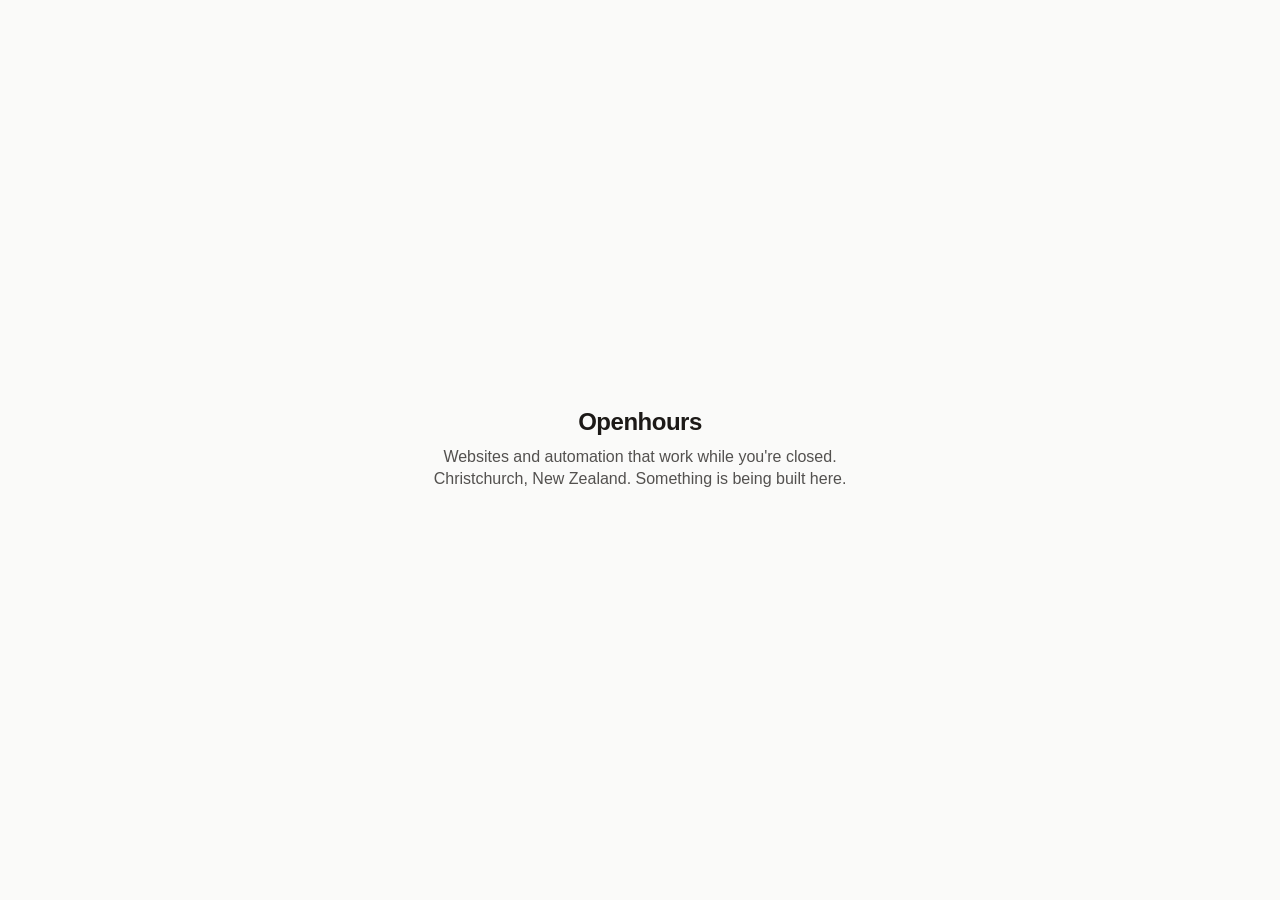
==== index.html @ 393aef2d "Add placeholder page" ====
<!doctype html>
<html lang="en-NZ">
<head>
  <meta charset="utf-8">
  <meta name="viewport" content="width=device-width, initial-scale=1">
  <title>Openhours</title>
  <meta name="description" content="Openhours — websites and automation that work while you're closed. Christchurch, New Zealand.">
  <meta name="robots" content="noindex">
  <style>
    :root { color-scheme: light dark; }
    body {
      margin: 0; min-height: 100vh; display: grid; place-items: center;
      font-family: -apple-system, BlinkMacSystemFont, "Segoe UI", Helvetica, Arial, sans-serif;
      background: #fafaf9; color: #1c1917;
    }
    @media (prefers-color-scheme: dark) { body { background: #1c1917; color: #fafaf9; } }
    main { text-align: center; padding: 2rem; }
    h1 { font-size: 1.5rem; font-weight: 600; letter-spacing: -0.02em; margin: 0 0 0.75rem; }
    p { margin: 0.25rem 0; opacity: 0.75; font-size: 1rem; }
  </style>
</head>
<body>
  <main>
    <h1>Openhours</h1>
    <p>Websites and automation that work while you're closed.</p>
    <p>Christchurch, New Zealand. Something is being built here.</p>
  </main>
</body>
</html>
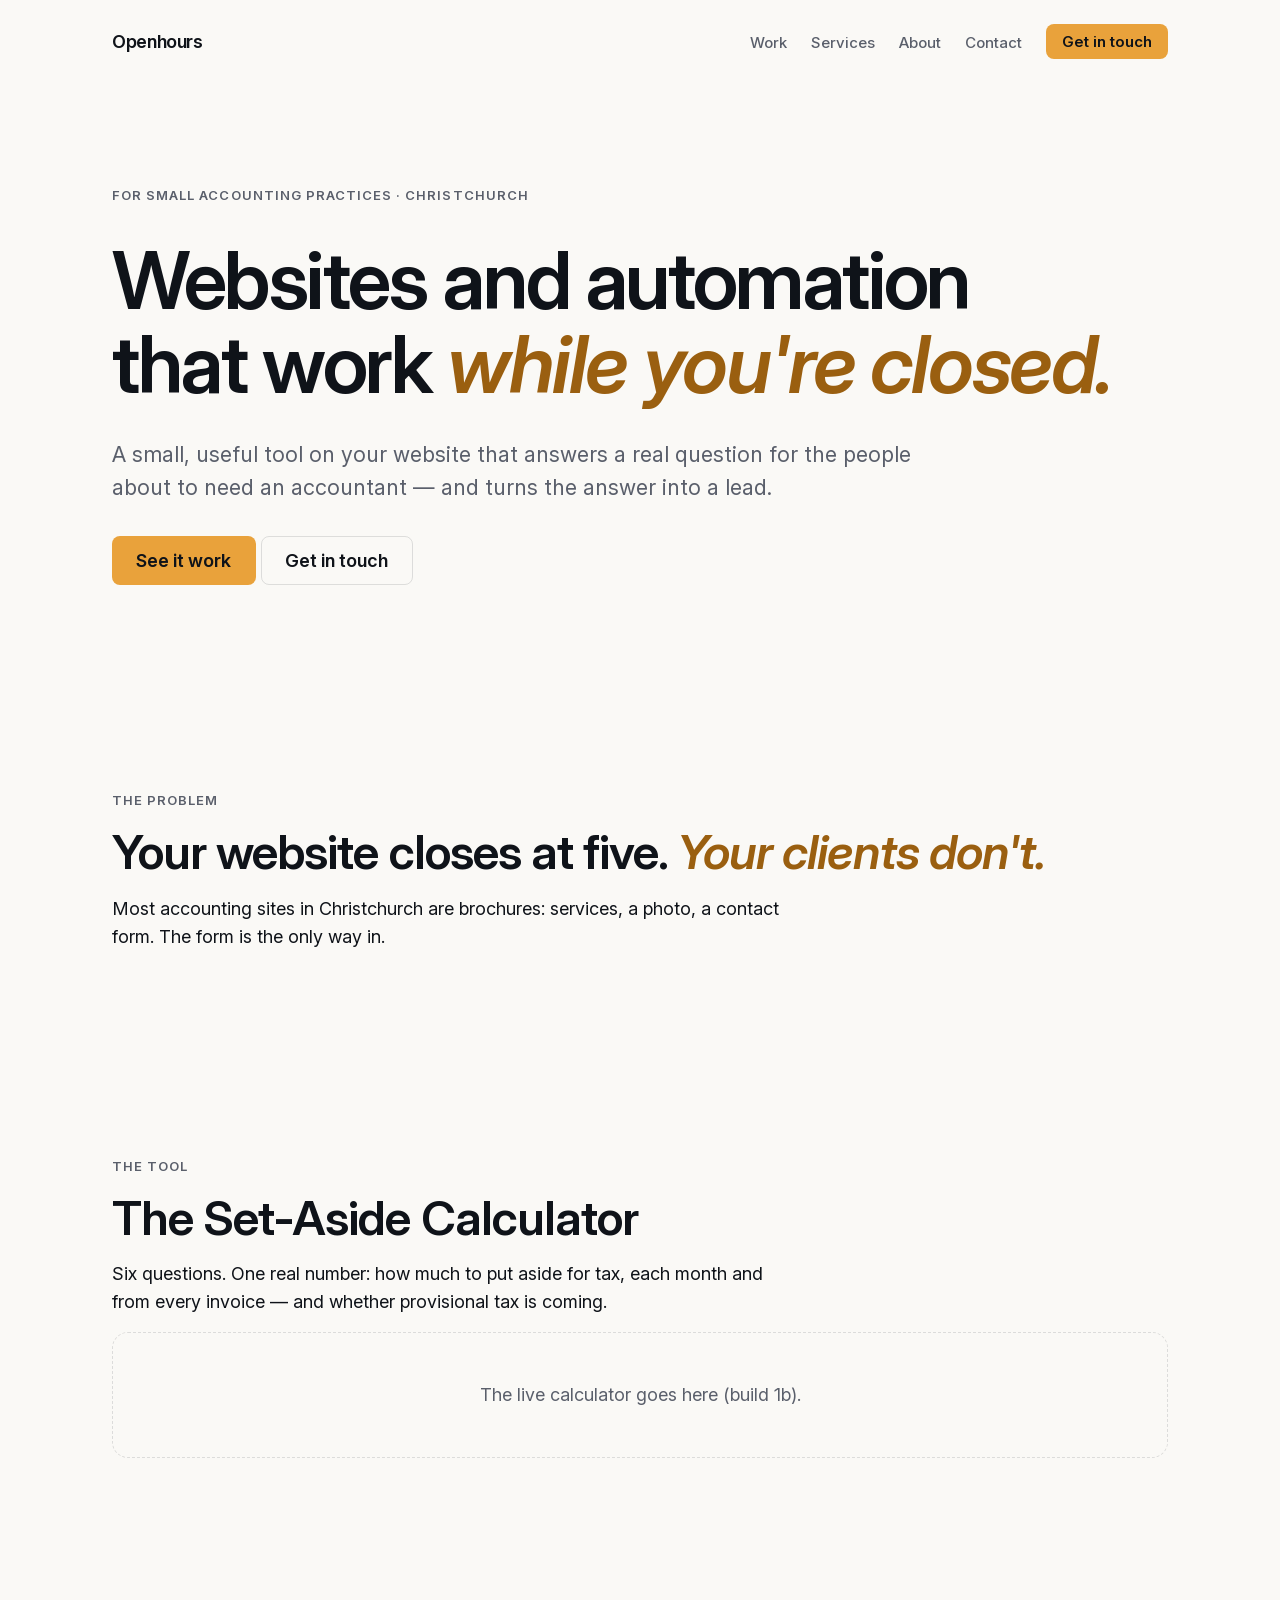
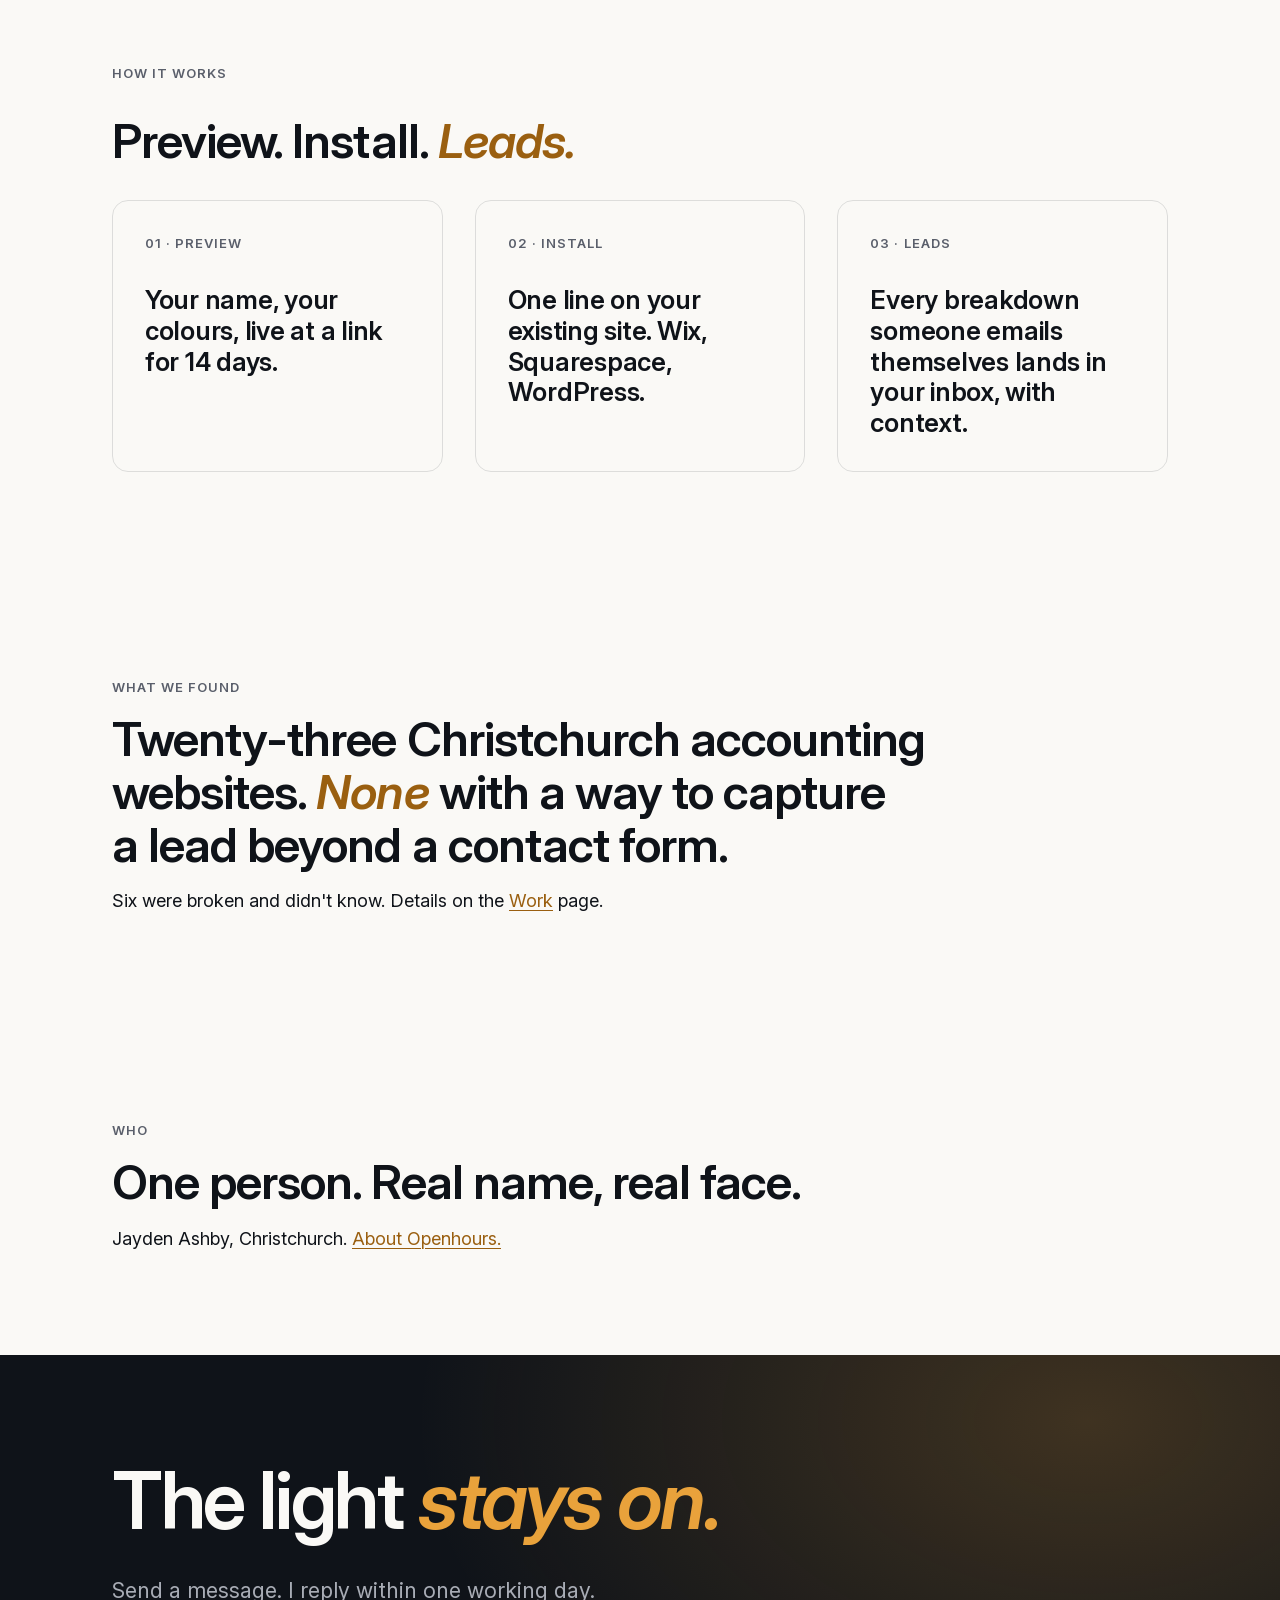
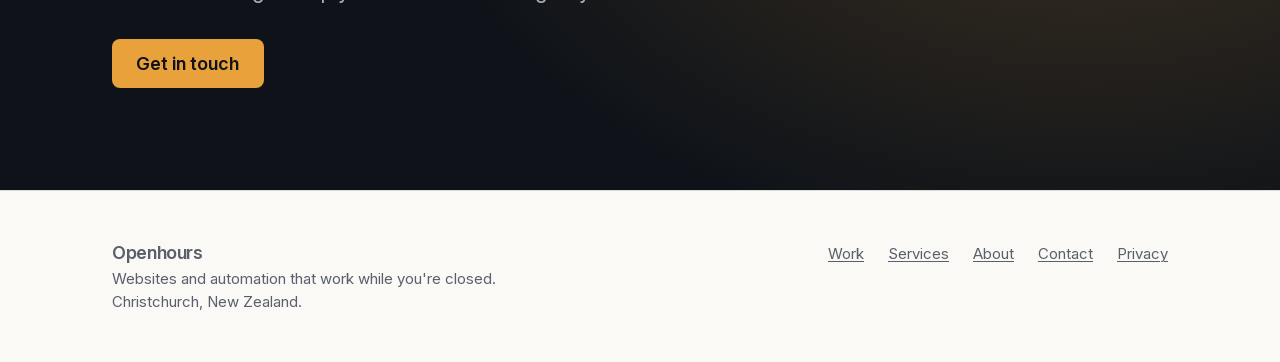
==== commit f66b86a9: "Add site skeleton: seven pages, shared nav and footer" ====
--- a/index.html
+++ b/index.html
@@ -3,27 +3,94 @@
 <head>
   <meta charset="utf-8">
   <meta name="viewport" content="width=device-width, initial-scale=1">
-  <title>Openhours</title>
-  <meta name="description" content="Openhours — websites and automation that work while you're closed. Christchurch, New Zealand.">
+  <title>Openhours — websites and automation that work while you're closed</title>
+  <meta name="description" content="Web builds and automation for small accounting practices in Christchurch. A live tool that turns your website into something that makes the phone ring.">
   <meta name="robots" content="noindex">
-  <style>
-    :root { color-scheme: light dark; }
-    body {
-      margin: 0; min-height: 100vh; display: grid; place-items: center;
-      font-family: -apple-system, BlinkMacSystemFont, "Segoe UI", Helvetica, Arial, sans-serif;
-      background: #fafaf9; color: #1c1917;
-    }
-    @media (prefers-color-scheme: dark) { body { background: #1c1917; color: #fafaf9; } }
-    main { text-align: center; padding: 2rem; }
-    h1 { font-size: 1.5rem; font-weight: 600; letter-spacing: -0.02em; margin: 0 0 0.75rem; }
-    p { margin: 0.25rem 0; opacity: 0.75; font-size: 1rem; }
-  </style>
+  <link rel="stylesheet" href="/styles.css">
 </head>
 <body>
-  <main>
-    <h1>Openhours</h1>
-    <p>Websites and automation that work while you're closed.</p>
-    <p>Christchurch, New Zealand. Something is being built here.</p>
-  </main>
+<a class="skip" href="#main">Skip to content</a>
+<header class="container">
+  <nav class="nav" aria-label="Main">
+    <a class="wordmark" href="/">Openhours</a>
+    <ul>
+      <li><a href="/work/">Work</a></li>
+      <li><a href="/services/">Services</a></li>
+      <li><a href="/about/">About</a></li>
+      <li><a href="/contact/">Contact</a></li>
+      <li><a class="btn btn--primary" href="/contact/">Get in touch</a></li>
+    </ul>
+  </nav>
+</header>
+
+<main id="main">
+
+<section class="container section flow" style="--flow: var(--s-4)">
+  <p class="eyebrow">For small accounting practices · Christchurch</p>
+  <h1 class="hero">Websites and automation that work <em>while you're closed.</em></h1>
+  <p class="lede">A small, useful tool on your website that answers a real question for the people about to need an accountant — and turns the answer into a lead.</p>
+  <p><a class="btn btn--primary" href="#tool">See it work</a> <a class="btn btn--secondary" href="/contact/">Get in touch</a></p>
+</section>
+
+<section class="container section flow">
+  <p class="eyebrow">The problem</p>
+  <h2 class="h2">Your website closes at five. <em>Your clients don't.</em></h2>
+  <p class="prose">Most accounting sites in Christchurch are brochures: services, a photo, a contact form. The form is the only way in.</p>
+</section>
+
+<section class="container section flow" id="tool">
+  <p class="eyebrow">The tool</p>
+  <h2 class="h2">The Set-Aside Calculator</h2>
+  <p class="prose">Six questions. One real number: how much to put aside for tax, each month and from every invoice — and whether provisional tax is coming.</p>
+  <div class="slot">The live calculator goes here (build 1b).</div>
+</section>
+
+<section class="container section flow" style="--flow: var(--s-4)">
+  <p class="eyebrow">How it works</p>
+  <h2 class="h2">Preview. Install. <em>Leads.</em></h2>
+  <div class="grid steps">
+    <div class="card flow"><p class="eyebrow">Preview</p><p class="h3">Your name, your colours, live at a link for 14 days.</p></div>
+    <div class="card flow"><p class="eyebrow">Install</p><p class="h3">One line on your existing site. Wix, Squarespace, WordPress.</p></div>
+    <div class="card flow"><p class="eyebrow">Leads</p><p class="h3">Every breakdown someone emails themselves lands in your inbox, with context.</p></div>
+  </div>
+</section>
+
+<section class="container section flow">
+  <p class="eyebrow">What we found</p>
+  <h2 class="h2">Twenty-three Christchurch accounting websites. <em>None</em> with a way to capture a lead beyond a contact form.</h2>
+  <p class="prose">Six were broken and didn't know. Details on the <a href="/work/">Work</a> page.</p>
+</section>
+
+<section class="container section flow">
+  <p class="eyebrow">Who</p>
+  <h2 class="h2">One person. Real name, real face.</h2>
+  <p class="prose">Jayden Ashby, Christchurch. <a href="/about/">About Openhours.</a></p>
+</section>
+
+<section class="surface section glow" data-theme="night">
+  <div class="container flow" style="--flow: var(--s-4)">
+    <h2 class="hero">The light <em>stays on.</em></h2>
+    <p class="lede">Send a message. I reply within one working day.</p>
+    <p><a class="btn btn--primary" href="/contact/">Get in touch</a></p>
+  </div>
+</section>
+</main>
+
+<footer class="footer">
+  <div class="container row">
+    <div>
+      <a class="wordmark" href="/">Openhours</a><br>
+      Websites and automation that work while you're closed.<br>
+      Christchurch, New Zealand.
+    </div>
+    <ul>
+      <li><a href="/work/">Work</a></li>
+      <li><a href="/services/">Services</a></li>
+      <li><a href="/about/">About</a></li>
+      <li><a href="/contact/">Contact</a></li>
+      <li><a href="/privacy/">Privacy</a></li>
+    </ul>
+  </div>
+</footer>
 </body>
 </html>
--- a/styles.css
+++ b/styles.css
@@ -0,0 +1,174 @@
+/* ============================================================
+   Openhours — styles.css
+   One stylesheet for the whole site. Sections:
+   1 tokens · 2 base · 3 type · 4 layout · 5 components · 6 motion
+   The idea behind the palette: paper by day, ink by night,
+   and one lamp left on after hours.
+   ============================================================ */
+
+/* ---------- 0. FONT — Inter, self-hosted, one variable file per style ---------- */
+@font-face {
+  font-family: "Inter";
+  src: url("/fonts/InterVariable.woff2") format("woff2");
+  font-weight: 100 900;
+  font-style: normal;
+  font-display: swap;
+}
+@font-face {
+  font-family: "Inter";
+  src: url("/fonts/InterVariable-Italic.woff2") format("woff2");
+  font-weight: 100 900;
+  font-style: italic;
+  font-display: swap;
+}
+
+/* ---------- 1. TOKENS — every decision, made once, named ---------- */
+:root {
+  /* palette (raw colours — pages never use these directly) */
+  --paper:    #FAF9F6;   /* warm off-white */
+  --ink:      #0F1319;   /* blue-black, not pure black */
+  --lamp:     #E9A23B;   /* amber — as a SURFACE, or as text on ink */
+  --lamp-ink: #9A5F10;   /* amber as TEXT on paper (4.96:1, passes AA) */
+
+  /* roles (what pages actually use — swap these to switch day/night) */
+  --bg:             var(--paper);
+  --fg:             var(--ink);
+  --fg-muted:       #5A5F6B;
+  --accent:         var(--lamp-ink);
+  --accent-surface: var(--lamp);
+  --on-accent:      var(--ink);
+  --line:           rgb(15 19 25 / 0.12);
+
+  /* type — fluid: the middle value scales with the viewport, clamped at both ends */
+  --font-sans: "Inter", -apple-system, BlinkMacSystemFont, "Segoe UI", Roboto, "Helvetica Neue", Arial, sans-serif;
+  --text-hero:  clamp(2.5rem, 1.5rem + 4.5vw, 5rem);       /* 40px → 80px */
+  --text-h2:    clamp(1.75rem, 1.25rem + 2.25vw, 3rem);    /* 28px → 48px */
+  --text-h3:    clamp(1.25rem, 1.125rem + 0.6vw, 1.625rem);/* 20px → 26px */
+  --text-body:  clamp(1.0625rem, 1rem + 0.25vw, 1.125rem); /* 17px → 18px */
+  --text-small: 0.9375rem;                                  /* 15px */
+  --leading-tight: 1.05;
+  --leading-snug:  1.2;
+  --leading-body:  1.55;
+
+  /* spacing — an 8px grid. --s-2 = 16px, --s-4 = 32px, and so on */
+  --s-1: 0.5rem;  --s-2: 1rem;  --s-3: 1.5rem;  --s-4: 2rem;
+  --s-6: 3rem;    --s-8: 4rem;  --s-12: 6rem;   --s-16: 8rem;
+  --section:   clamp(4rem, 8vw, 8rem);        /* vertical padding of a page section */
+  --gutter:    clamp(1.25rem, 4vw, 3rem);     /* side padding */
+  --container: 72rem;                          /* 1152px max content width */
+  --measure:   62ch;                           /* max line length for prose */
+
+  --radius:    0.5rem;
+  --radius-lg: 1rem;
+  --ease: cubic-bezier(0.2, 0.7, 0.2, 1);
+  --dur:  400ms;
+}
+
+/* Night: same tokens, roles swapped. Put data-theme="night" on any element. */
+[data-theme="night"] {
+  --bg:       var(--ink);
+  --fg:       var(--paper);
+  --fg-muted: #A8ACB5;
+  --accent:   var(--lamp);
+  --line:     rgb(250 249 246 / 0.14);
+}
+
+/* ---------- 2. BASE ---------- */
+*, *::before, *::after { box-sizing: border-box; }
+html { -webkit-text-size-adjust: 100%; scroll-behavior: smooth; }
+body {
+  margin: 0;
+  background: var(--bg);
+  color: var(--fg);
+  font-family: var(--font-sans);
+  font-size: var(--text-body);
+  line-height: var(--leading-body);
+  -webkit-font-smoothing: antialiased;
+  text-rendering: optimizeLegibility;
+}
+h1, h2, h3, h4, p, ul, ol, figure { margin: 0; }
+img, svg { max-width: 100%; height: auto; display: block; }
+a { color: var(--accent); text-decoration-thickness: 1px; text-underline-offset: 0.15em; }
+a:hover { text-decoration-thickness: 2px; }
+:focus-visible { outline: 2px solid var(--accent); outline-offset: 3px; }
+::selection { background: var(--accent-surface); color: var(--on-accent); }
+.surface { background: var(--bg); color: var(--fg); }   /* a block that paints its own theme */
+.glow    { background: radial-gradient(70rem 45rem at 85% 15%, rgb(233 162 59 / 0.22), transparent 60%), var(--bg); }   /* the lamp, as a lamp */
+
+/* ---------- 3. TYPE ---------- */
+.hero   { font-size: var(--text-hero); line-height: var(--leading-tight); letter-spacing: -0.03em; font-weight: 600; text-wrap: balance; }
+.h2     { font-size: var(--text-h2);   line-height: 1.1;                   letter-spacing: -0.02em; font-weight: 600; text-wrap: balance; }
+.h3     { font-size: var(--text-h3);   line-height: var(--leading-snug);   letter-spacing: -0.01em; font-weight: 600; }
+.lede   { font-size: calc(var(--text-body) * 1.2); color: var(--fg-muted); max-width: var(--measure); text-wrap: pretty; }
+.small  { font-size: var(--text-small); color: var(--fg-muted); }
+.eyebrow{ font-size: 0.8125rem; letter-spacing: 0.08em; text-transform: uppercase; font-weight: 600; color: var(--fg-muted); }
+.num    { font-variant-numeric: tabular-nums; }   /* digits all the same width — numbers don't jiggle */
+.accent { color: var(--accent); }
+.hero em, .h2 em { font-style: italic; color: var(--accent); }   /* the one turn per headline, in Lamp */
+
+/* ---------- 4. LAYOUT ---------- */
+.container { max-width: var(--container); margin-inline: auto; padding-inline: var(--gutter); }
+.section   { padding-block: var(--section); }
+.prose     { max-width: var(--measure); text-wrap: pretty; }
+.flow > * + * { margin-top: var(--flow, var(--s-2)); }   /* vertical rhythm: space BETWEEN children only */
+.grid { display: grid; gap: var(--s-4); grid-template-columns: repeat(auto-fit, minmax(min(100%, 18rem), 1fr)); }
+
+/* ---------- 5. COMPONENTS ---------- */
+.btn {
+  display: inline-flex; align-items: center; gap: 0.5em;
+  padding: 0.8em 1.3em; border-radius: var(--radius);
+  font: inherit; font-weight: 600; line-height: 1;
+  text-decoration: none; border: 1px solid transparent; cursor: pointer;
+  transition: background-color 150ms var(--ease), border-color 150ms var(--ease), transform 150ms var(--ease);
+}
+.btn:active { transform: translateY(1px); }
+.btn--primary   { background: var(--accent-surface); color: var(--on-accent); }
+.btn--primary:hover { background: color-mix(in oklab, var(--accent-surface) 86%, var(--ink)); }
+.btn--secondary { background: transparent; color: var(--fg); border-color: var(--line); }
+.btn--secondary:hover { border-color: var(--fg); }
+
+.field { display: grid; gap: 0.4rem; }
+.field label { font-weight: 600; font-size: var(--text-small); }
+.field input, .field textarea, .field select {
+  font: inherit; color: var(--fg); background: transparent;
+  border: 1px solid var(--line); border-radius: var(--radius);
+  padding: 0.7em 0.9em; width: 100%;
+}
+.field input:focus, .field textarea:focus, .field select:focus {
+  outline: none; border-color: var(--fg);
+  box-shadow: 0 0 0 3px color-mix(in oklab, var(--accent-surface) 35%, transparent);
+}
+.field .hint { font-size: var(--text-small); color: var(--fg-muted); }
+
+.card { border: 1px solid var(--line); border-radius: var(--radius-lg); padding: var(--s-4); }
+.rule { border: 0; border-top: 1px solid var(--line); margin: 0; }
+
+/* ---------- 6. MOTION — off for anyone who asked for it off ---------- */
+@media (prefers-reduced-motion: reduce) {
+  html { scroll-behavior: auto; }
+  *, *::before, *::after { animation: none !important; transition: none !important; }
+}
+
+/* ---------- 7. SITE CHROME — nav, footer, skip link ---------- */
+.skip { position: absolute; left: -999px; top: var(--s-2); background: var(--accent-surface); color: var(--on-accent); padding: 0.6em 1em; border-radius: var(--radius); z-index: 10; }
+.skip:focus { left: var(--s-2); }
+
+.nav { display: flex; align-items: center; justify-content: space-between; gap: var(--s-3); flex-wrap: wrap; padding-block: var(--s-3); }
+.wordmark { font-weight: 600; letter-spacing: -0.02em; color: var(--fg); text-decoration: none; font-size: 1.125rem; }
+.nav ul { list-style: none; margin: 0; padding: 0; display: flex; gap: var(--s-3); align-items: center; flex-wrap: wrap; }
+.nav a:not(.wordmark):not(.btn) { color: var(--fg-muted); text-decoration: none; font-size: var(--text-small); font-weight: 500; }
+.nav a:not(.wordmark):not(.btn):hover { color: var(--fg); }
+/* :not(.btn) is only there to match the specificity of the rule above, so this one (later) wins */
+.nav a:not(.btn)[aria-current="page"] { color: var(--fg); text-decoration: underline; text-underline-offset: 0.35em; text-decoration-thickness: 1.5px; }
+.nav .btn { padding: 0.6em 1em; font-size: var(--text-small); }
+
+.footer { border-top: 1px solid var(--line); padding-block: var(--s-6); font-size: var(--text-small); color: var(--fg-muted); }
+.footer .row { display: flex; justify-content: space-between; gap: var(--s-3); flex-wrap: wrap; align-items: baseline; }
+.footer a { color: inherit; }
+.footer ul { list-style: none; margin: 0; padding: 0; display: flex; gap: var(--s-3); flex-wrap: wrap; }
+
+.page-title { padding-block: var(--section) var(--s-6); }
+.slot { border: 1px dashed var(--line); border-radius: var(--radius-lg); padding: var(--s-6); text-align: center; color: var(--fg-muted); }   /* scaffolding: where a real thing goes; removed when it does */
+.steps { counter-reset: step; }
+.steps > * { counter-increment: step; }
+.steps > * > .eyebrow::before { content: counter(step, decimal-leading-zero) " · "; }
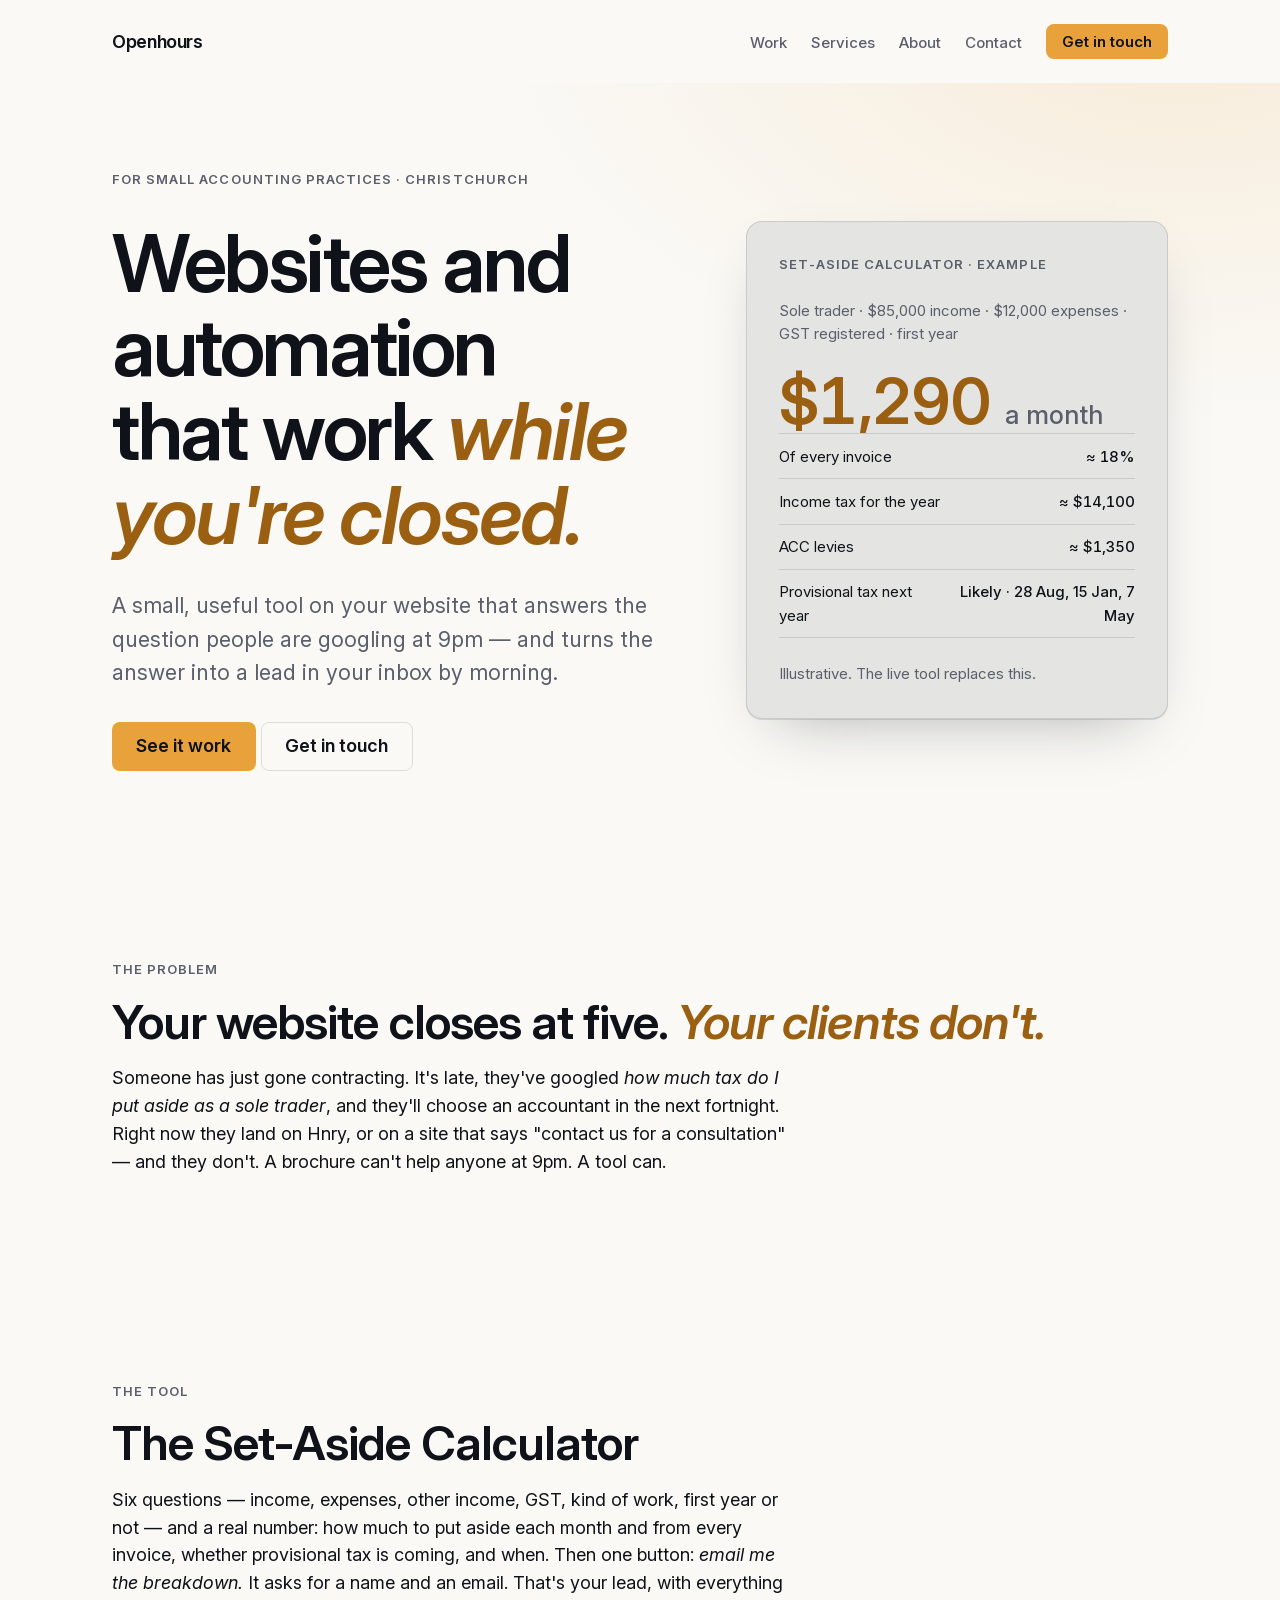
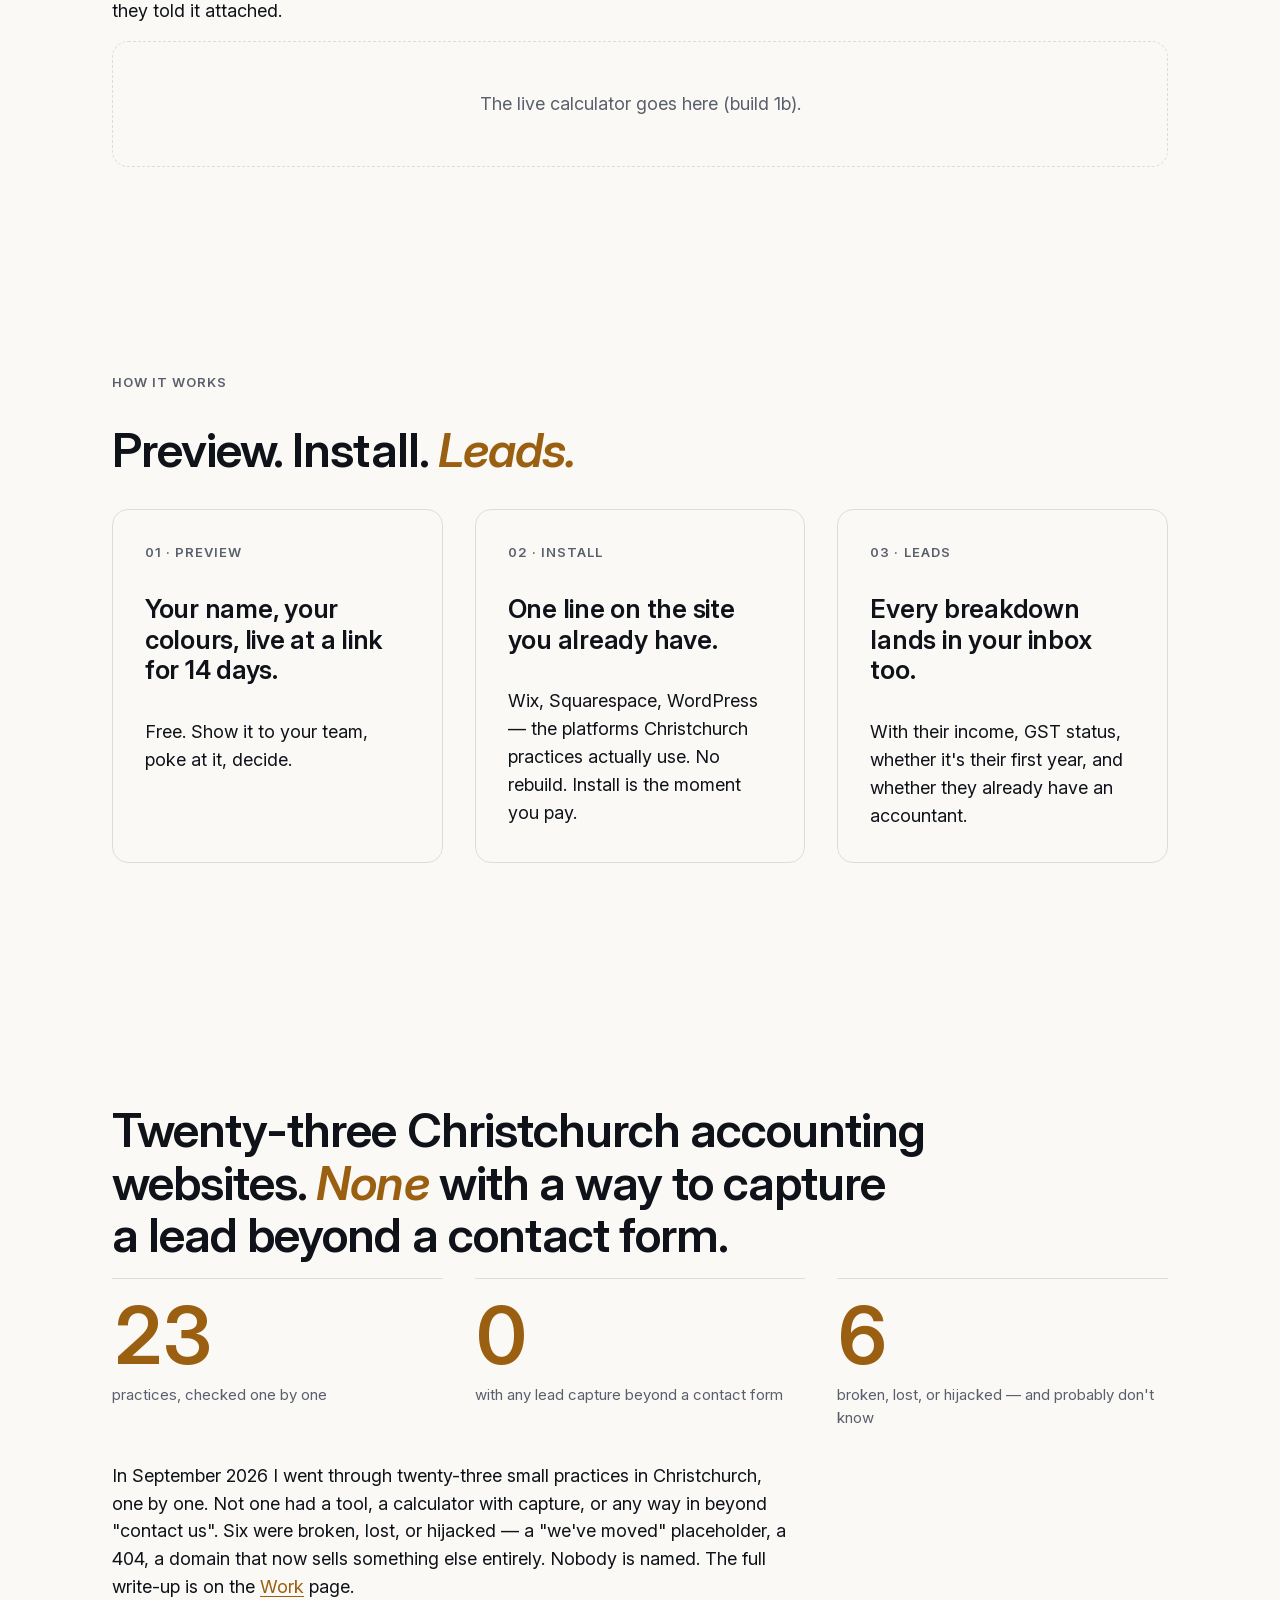
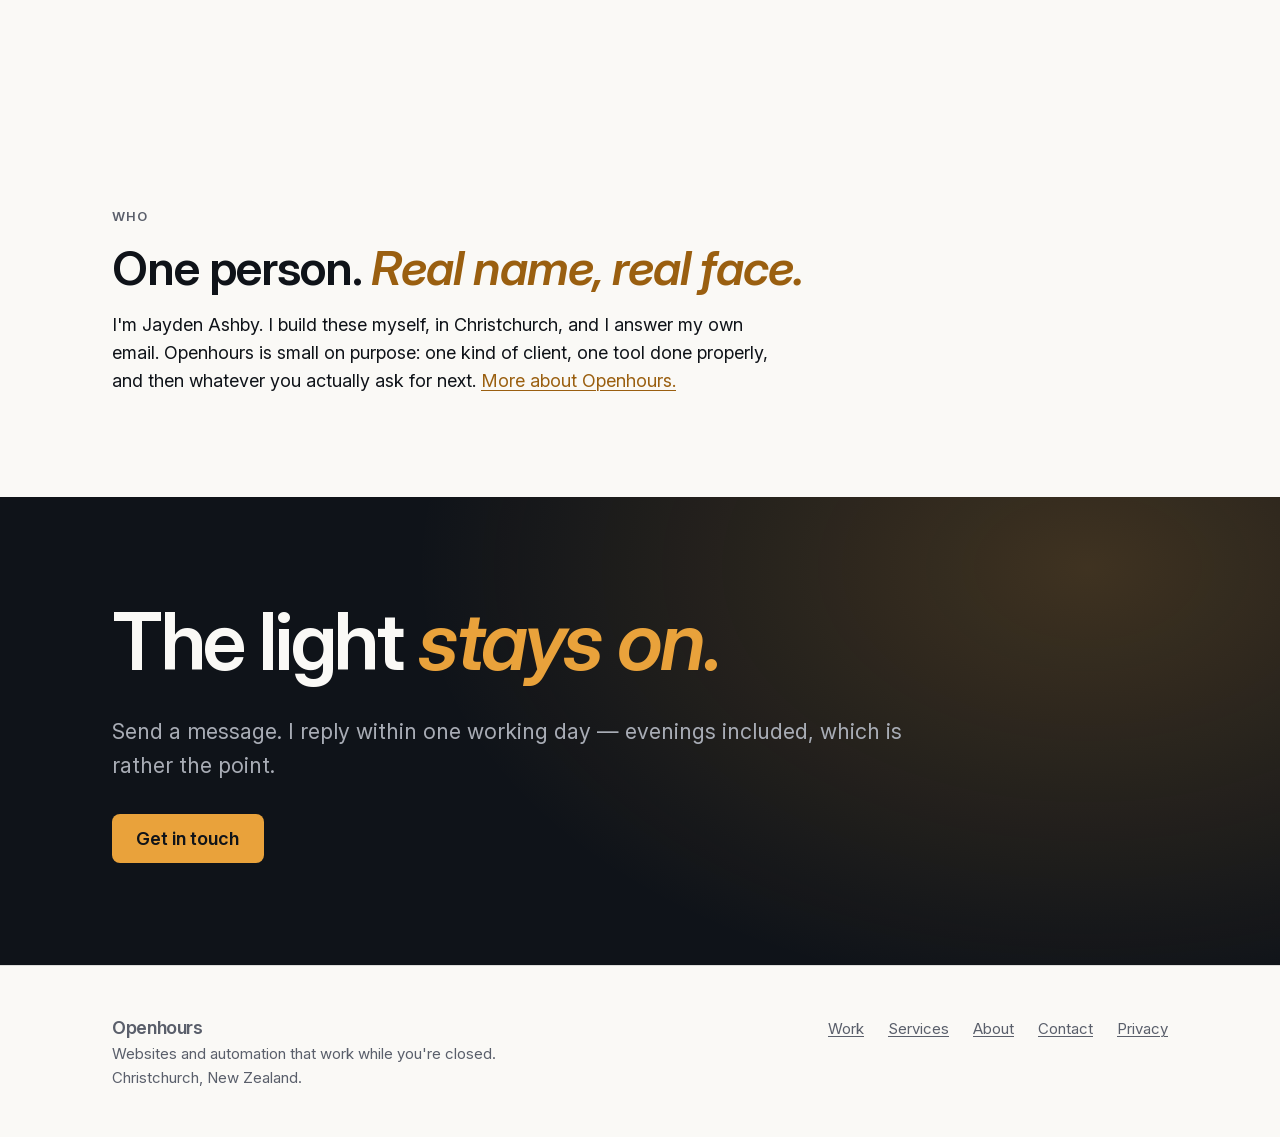
==== commit c113b510: "Add Home copy, arrivals, day-to-night scroll, hero result card, stat tiles" ====
--- a/index.html
+++ b/index.html
@@ -1,5 +1,5 @@
 <!doctype html>
-<html lang="en-NZ">
+<html lang="en-NZ" class="dusk">
 <head>
   <meta charset="utf-8">
   <meta name="viewport" content="width=device-width, initial-scale=1">
@@ -7,6 +7,8 @@
   <meta name="description" content="Web builds and automation for small accounting practices in Christchurch. A live tool that turns your website into something that makes the phone ring.">
   <meta name="robots" content="noindex">
   <link rel="stylesheet" href="/styles.css">
+  <script>document.documentElement.classList.add('js')</script>
+  <script src="/main.js" defer></script>
 </head>
 <body>
 <a class="skip" href="#main">Skip to content</a>
@@ -24,53 +26,73 @@
 </header>
 
 <main id="main">
-
-<section class="container section flow" style="--flow: var(--s-4)">
-  <p class="eyebrow">For small accounting practices · Christchurch</p>
-  <h1 class="hero">Websites and automation that work <em>while you're closed.</em></h1>
-  <p class="lede">A small, useful tool on your website that answers a real question for the people about to need an accountant — and turns the answer into a lead.</p>
-  <p><a class="btn btn--primary" href="#tool">See it work</a> <a class="btn btn--secondary" href="/contact/">Get in touch</a></p>
+<section class="hero-section glow-day">
+  <div class="container hero-grid" data-stagger>
+    <div class="flow" style="--flow: var(--s-4)">
+      <p class="eyebrow">For small accounting practices · Christchurch</p>
+      <h1 class="hero">Websites and automation that work <em>while you're closed.</em></h1>
+      <p class="lede">A small, useful tool on your website that answers the question people are googling at 9pm — and turns the answer into a lead in your inbox by morning.</p>
+      <p><a class="btn btn--primary" href="#tool">See it work</a> <a class="btn btn--secondary" href="/contact/">Get in touch</a></p>
+    </div>
+    <div class="card result flow" aria-label="Example result from the Set-Aside Calculator">
+      <p class="eyebrow">Set-Aside Calculator · example</p>
+      <p class="small">Sole trader · $85,000 income · $12,000 expenses · GST registered · first year</p>
+      <p class="result__big num"><span class="accent">$1,290</span> <span class="result__unit">a month</span></p>
+      <ul class="result__rows">
+        <li><span>Of every invoice</span><span class="num">≈ 18%</span></li>
+        <li><span>Income tax for the year</span><span class="num">≈ $14,100</span></li>
+        <li><span>ACC levies</span><span class="num">≈ $1,350</span></li>
+        <li><span>Provisional tax next year</span><span>Likely · 28 Aug, 15 Jan, 7 May</span></li>
+      </ul>
+      <p class="small">Illustrative. The live tool replaces this.</p>
+    </div>
+  </div>
 </section>
 
 <section class="container section flow">
   <p class="eyebrow">The problem</p>
   <h2 class="h2">Your website closes at five. <em>Your clients don't.</em></h2>
-  <p class="prose">Most accounting sites in Christchurch are brochures: services, a photo, a contact form. The form is the only way in.</p>
+  <p class="prose">Someone has just gone contracting. It's late, they've googled <em>how much tax do I put aside as a sole trader</em>, and they'll choose an accountant in the next fortnight. Right now they land on Hnry, or on a site that says "contact us for a consultation" — and they don't. A brochure can't help anyone at 9pm. A tool can.</p>
 </section>
 
 <section class="container section flow" id="tool">
   <p class="eyebrow">The tool</p>
   <h2 class="h2">The Set-Aside Calculator</h2>
-  <p class="prose">Six questions. One real number: how much to put aside for tax, each month and from every invoice — and whether provisional tax is coming.</p>
+  <p class="prose">Six questions — income, expenses, other income, GST, kind of work, first year or not — and a real number: how much to put aside each month and from every invoice, whether provisional tax is coming, and when. Then one button: <em>email me the breakdown.</em> It asks for a name and an email. That's your lead, with everything they told it attached.</p>
   <div class="slot">The live calculator goes here (build 1b).</div>
 </section>
 
 <section class="container section flow" style="--flow: var(--s-4)">
   <p class="eyebrow">How it works</p>
   <h2 class="h2">Preview. Install. <em>Leads.</em></h2>
-  <div class="grid steps">
-    <div class="card flow"><p class="eyebrow">Preview</p><p class="h3">Your name, your colours, live at a link for 14 days.</p></div>
-    <div class="card flow"><p class="eyebrow">Install</p><p class="h3">One line on your existing site. Wix, Squarespace, WordPress.</p></div>
-    <div class="card flow"><p class="eyebrow">Leads</p><p class="h3">Every breakdown someone emails themselves lands in your inbox, with context.</p></div>
+  <div class="grid steps" data-stagger>
+    <div class="card flow"><p class="eyebrow">Preview</p><p class="h3">Your name, your colours, live at a link for 14 days.</p><p>Free. Show it to your team, poke at it, decide.</p></div>
+    <div class="card flow"><p class="eyebrow">Install</p><p class="h3">One line on the site you already have.</p><p>Wix, Squarespace, WordPress — the platforms Christchurch practices actually use. No rebuild. Install is the moment you pay.</p></div>
+    <div class="card flow"><p class="eyebrow">Leads</p><p class="h3">Every breakdown lands in your inbox too.</p><p>With their income, GST status, whether it's their first year, and whether they already have an accountant.</p></div>
   </div>
 </section>
 
 <section class="container section flow">
-  <p class="eyebrow">What we found</p>
+  <p class="eyebrow">What I found</p>
   <h2 class="h2">Twenty-three Christchurch accounting websites. <em>None</em> with a way to capture a lead beyond a contact form.</h2>
-  <p class="prose">Six were broken and didn't know. Details on the <a href="/work/">Work</a> page.</p>
+  <div class="grid stats" data-stagger>
+    <div><p class="stat num">23</p><p class="small">practices, checked one by one</p></div>
+    <div><p class="stat num">0</p><p class="small">with any lead capture beyond a contact form</p></div>
+    <div><p class="stat num">6</p><p class="small">broken, lost, or hijacked — and probably don't know</p></div>
+  </div>
+  <p class="prose">In September 2026 I went through twenty-three small practices in Christchurch, one by one. Not one had a tool, a calculator with capture, or any way in beyond "contact us". Six were broken, lost, or hijacked — a "we've moved" placeholder, a 404, a domain that now sells something else entirely. Nobody is named. The full write-up is on the <a href="/work/">Work</a> page.</p>
 </section>
 
 <section class="container section flow">
   <p class="eyebrow">Who</p>
-  <h2 class="h2">One person. Real name, real face.</h2>
-  <p class="prose">Jayden Ashby, Christchurch. <a href="/about/">About Openhours.</a></p>
+  <h2 class="h2">One person. <em>Real name, real face.</em></h2>
+  <p class="prose">I'm Jayden Ashby. I build these myself, in Christchurch, and I answer my own email. Openhours is small on purpose: one kind of client, one tool done properly, and then whatever you actually ask for next. <a href="/about/">More about Openhours.</a></p>
 </section>
 
 <section class="surface section glow" data-theme="night">
   <div class="container flow" style="--flow: var(--s-4)">
     <h2 class="hero">The light <em>stays on.</em></h2>
-    <p class="lede">Send a message. I reply within one working day.</p>
+    <p class="lede">Send a message. I reply within one working day — evenings included, which is rather the point.</p>
     <p><a class="btn btn--primary" href="/contact/">Get in touch</a></p>
   </div>
 </section>
--- a/styles.css
+++ b/styles.css
@@ -172,3 +172,60 @@
 .steps { counter-reset: step; }
 .steps > * { counter-increment: step; }
 .steps > * > .eyebrow::before { content: counter(step, decimal-leading-zero) " · "; }
+
+/* ---------- 8. MOTION, FOR REAL — arrivals, and day→night ---------- */
+/* Arrivals. Only when JS is running (html.js) and the visitor hasn't asked for reduced motion. */
+@media (prefers-reduced-motion: no-preference) {
+  html.js main section > :not(.container):not([data-stagger]),
+  html.js main section > .container > :not([data-stagger]),
+  html.js main [data-stagger] > * {
+    transition: opacity var(--dur) var(--ease), transform var(--dur) var(--ease);
+    transition-delay: calc(var(--i, 0) * 70ms);
+  }
+  html.js main section > :not(.container):not([data-stagger]):not(.is-in),
+  html.js main section > .container > :not([data-stagger]):not(.is-in),
+  html.js main [data-stagger] > :not(.is-in) {
+    opacity: 0; transform: translateY(14px);
+  }
+}
+
+/* Day → night. The role tokens are registered as real colours so the browser can interpolate them,
+   then animated on <html class="dusk"> (Home only) against the page's scroll position. No JavaScript. */
+@property --bg       { syntax: "<color>"; inherits: true; initial-value: #FAF9F6; }
+@property --fg       { syntax: "<color>"; inherits: true; initial-value: #0F1319; }
+@property --fg-muted { syntax: "<color>"; inherits: true; initial-value: #5A5F6B; }
+@property --accent   { syntax: "<color>"; inherits: true; initial-value: #9A5F10; }
+@property --line     { syntax: "<color>"; inherits: true; initial-value: rgb(15 19 25 / 0.12); }
+
+@keyframes dusk-bg { from { --bg: #FAF9F6; } 55% { --bg: #6B5F58; } to { --bg: #0F1319; } }   /* through a warm dusk, not a neutral grey */
+@keyframes dusk-fg {
+  from { --fg: #0F1319; --fg-muted: #5A5F6B; --accent: #9A5F10; --line: rgb(15 19 25 / 0.12); }
+  to   { --fg: #FAF9F6; --fg-muted: #A8ACB5; --accent: #E9A23B; --line: rgb(250 249 246 / 0.14); }
+}
+@supports (animation-timeline: scroll()) {
+  @media (prefers-reduced-motion: no-preference) {
+    html.dusk {
+      /* background eases through the greys quickly (ease-in-out); text FLIPS once, at the moment the lamp comes on
+         (steps), so there is never a grey-on-grey moment. Ranges are % of the page's scroll. */
+      animation: dusk-bg ease-in-out both, dusk-fg steps(1, end) both;
+      animation-timeline: scroll(root), scroll(root);
+      animation-range: 30% 72%, 30% 55%;
+    }
+  }
+}
+
+/* ---------- 9. HOME — hero, result card, stats ---------- */
+.hero-section { min-height: min(86vh, 56rem); display: grid; align-content: center; }
+.glow-day { background: radial-gradient(70rem 42rem at 92% -10%, rgb(233 162 59 / 0.16), transparent 62%); }
+.hero-grid { display: grid; gap: var(--s-6); align-items: center; }
+@media (min-width: 60rem) { .hero-grid { grid-template-columns: 1.15fr 0.85fr; gap: var(--s-8); } }
+
+.result { --flow: var(--s-3); background: color-mix(in oklab, var(--bg) 92%, var(--fg)); box-shadow: 0 1px 0 var(--line), 0 24px 60px -30px rgb(15 19 25 / 0.35); }
+.result__big { font-size: clamp(2.75rem, 2rem + 3vw, 4rem); font-weight: 600; letter-spacing: -0.03em; line-height: 1; }
+.result__unit { font-size: var(--text-h3); font-weight: 500; color: var(--fg-muted); letter-spacing: 0; }
+.result__rows { list-style: none; margin: 0; padding: 0; border-top: 1px solid var(--line); }
+.result__rows li { display: flex; justify-content: space-between; gap: var(--s-3); padding: 0.7em 0; border-bottom: 1px solid var(--line); font-size: var(--text-small); }
+.result__rows li span:last-child { text-align: right; font-weight: 500; }
+
+.stats > div { padding-block: var(--s-2); border-top: 1px solid var(--line); }
+.stat { font-size: var(--text-hero); font-weight: 600; letter-spacing: -0.03em; line-height: 1; color: var(--accent); margin-bottom: var(--s-1); }
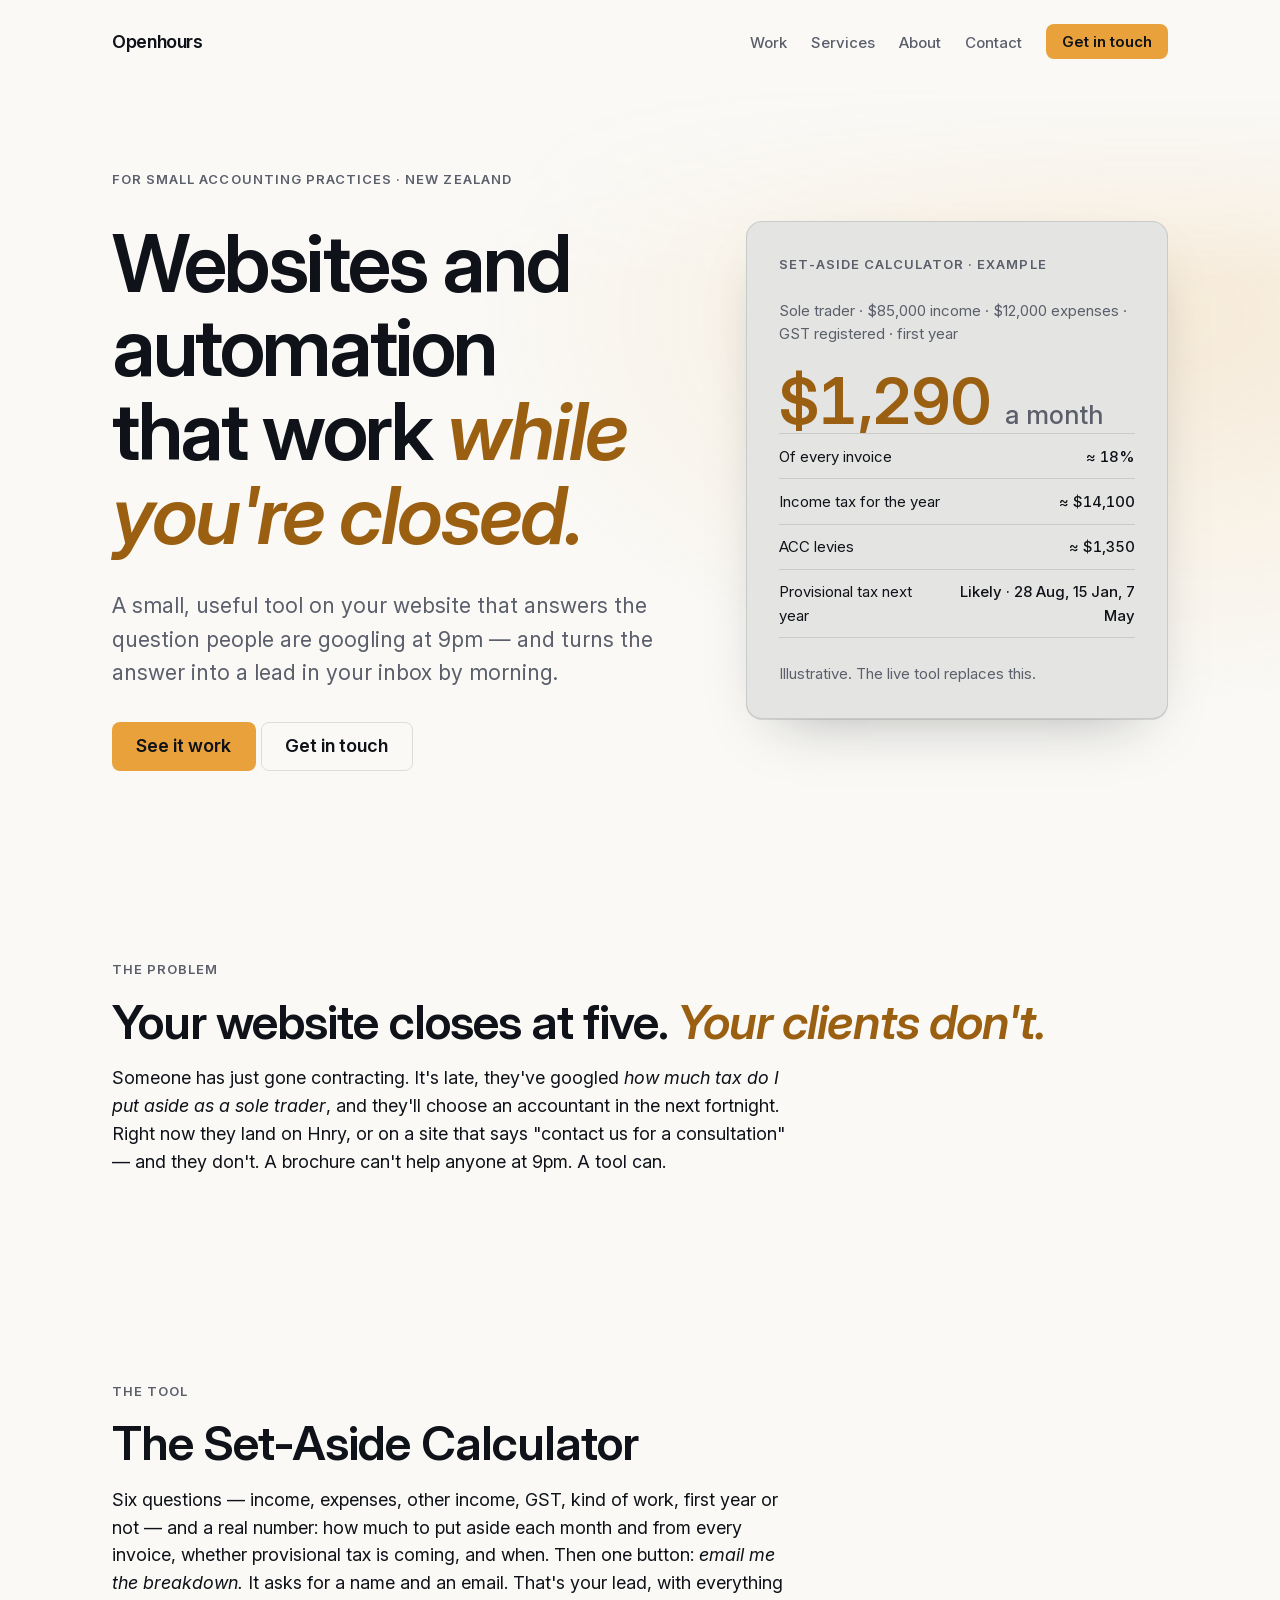
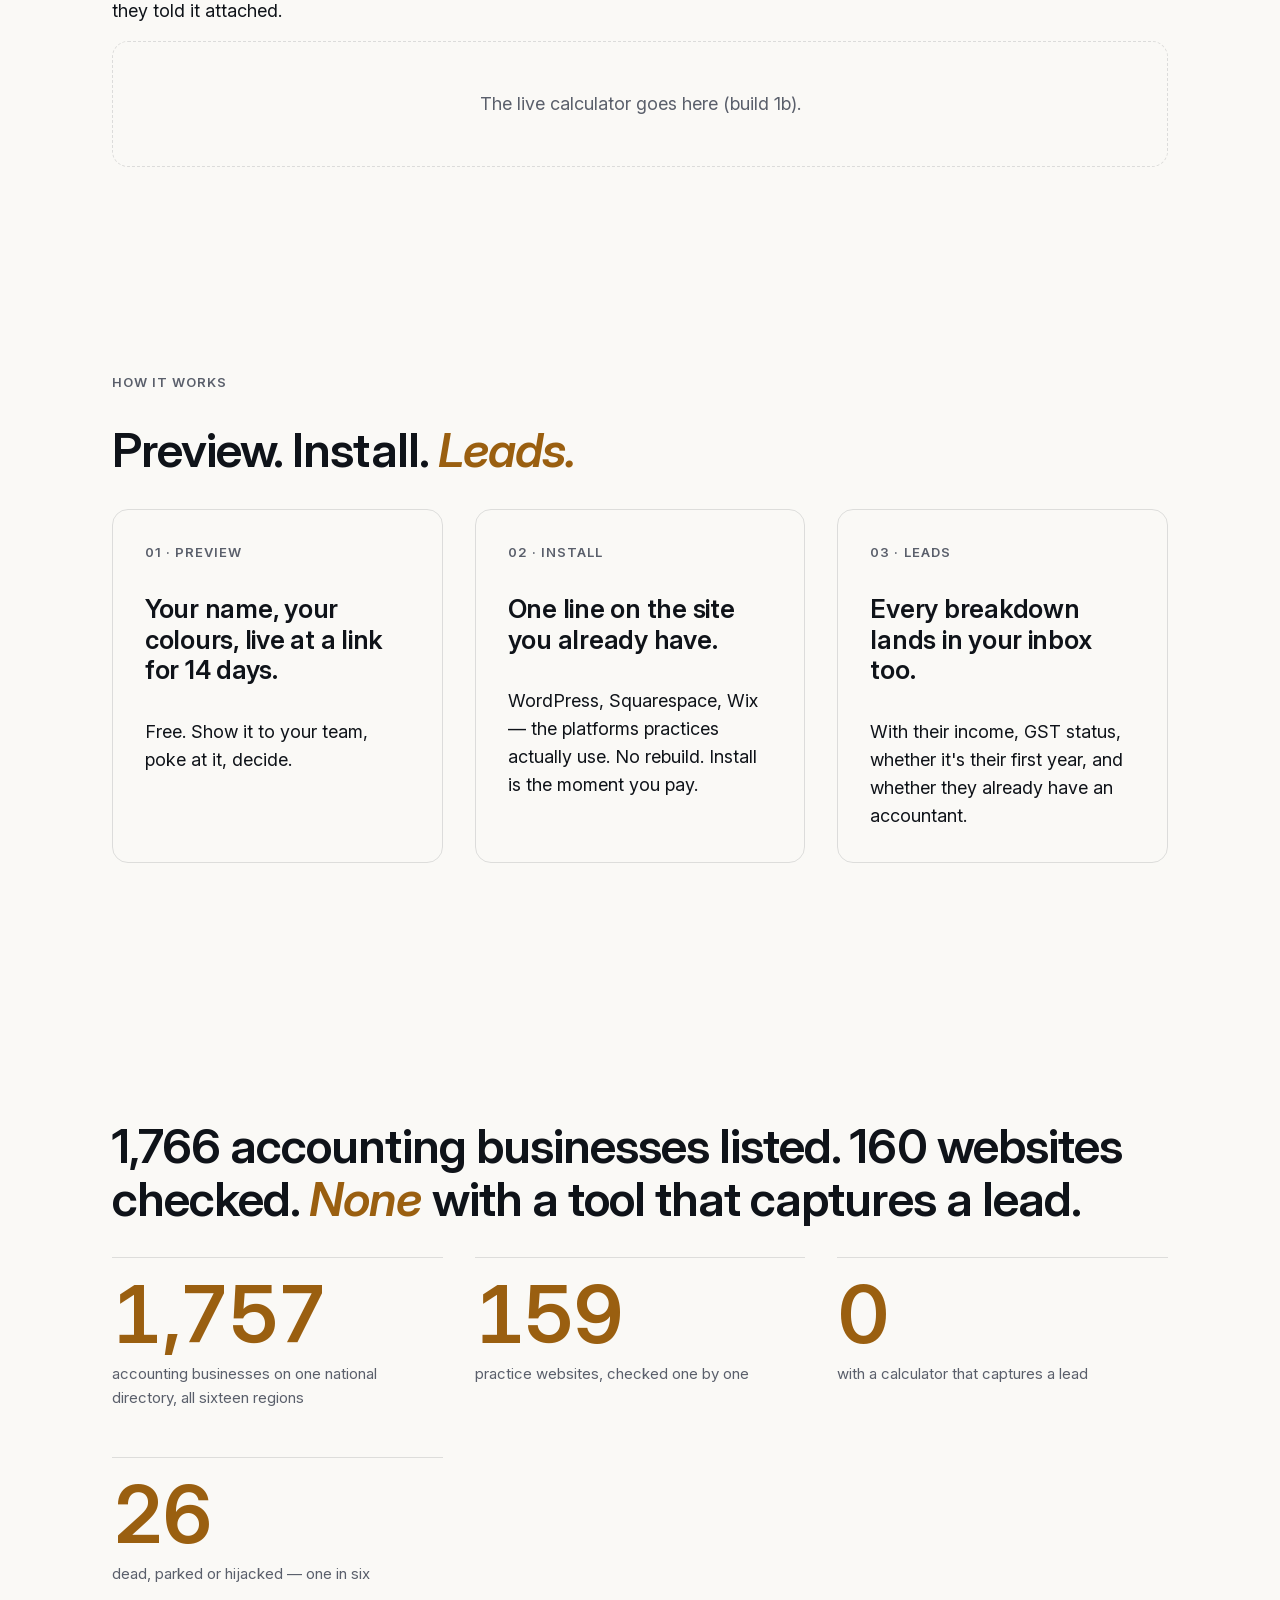
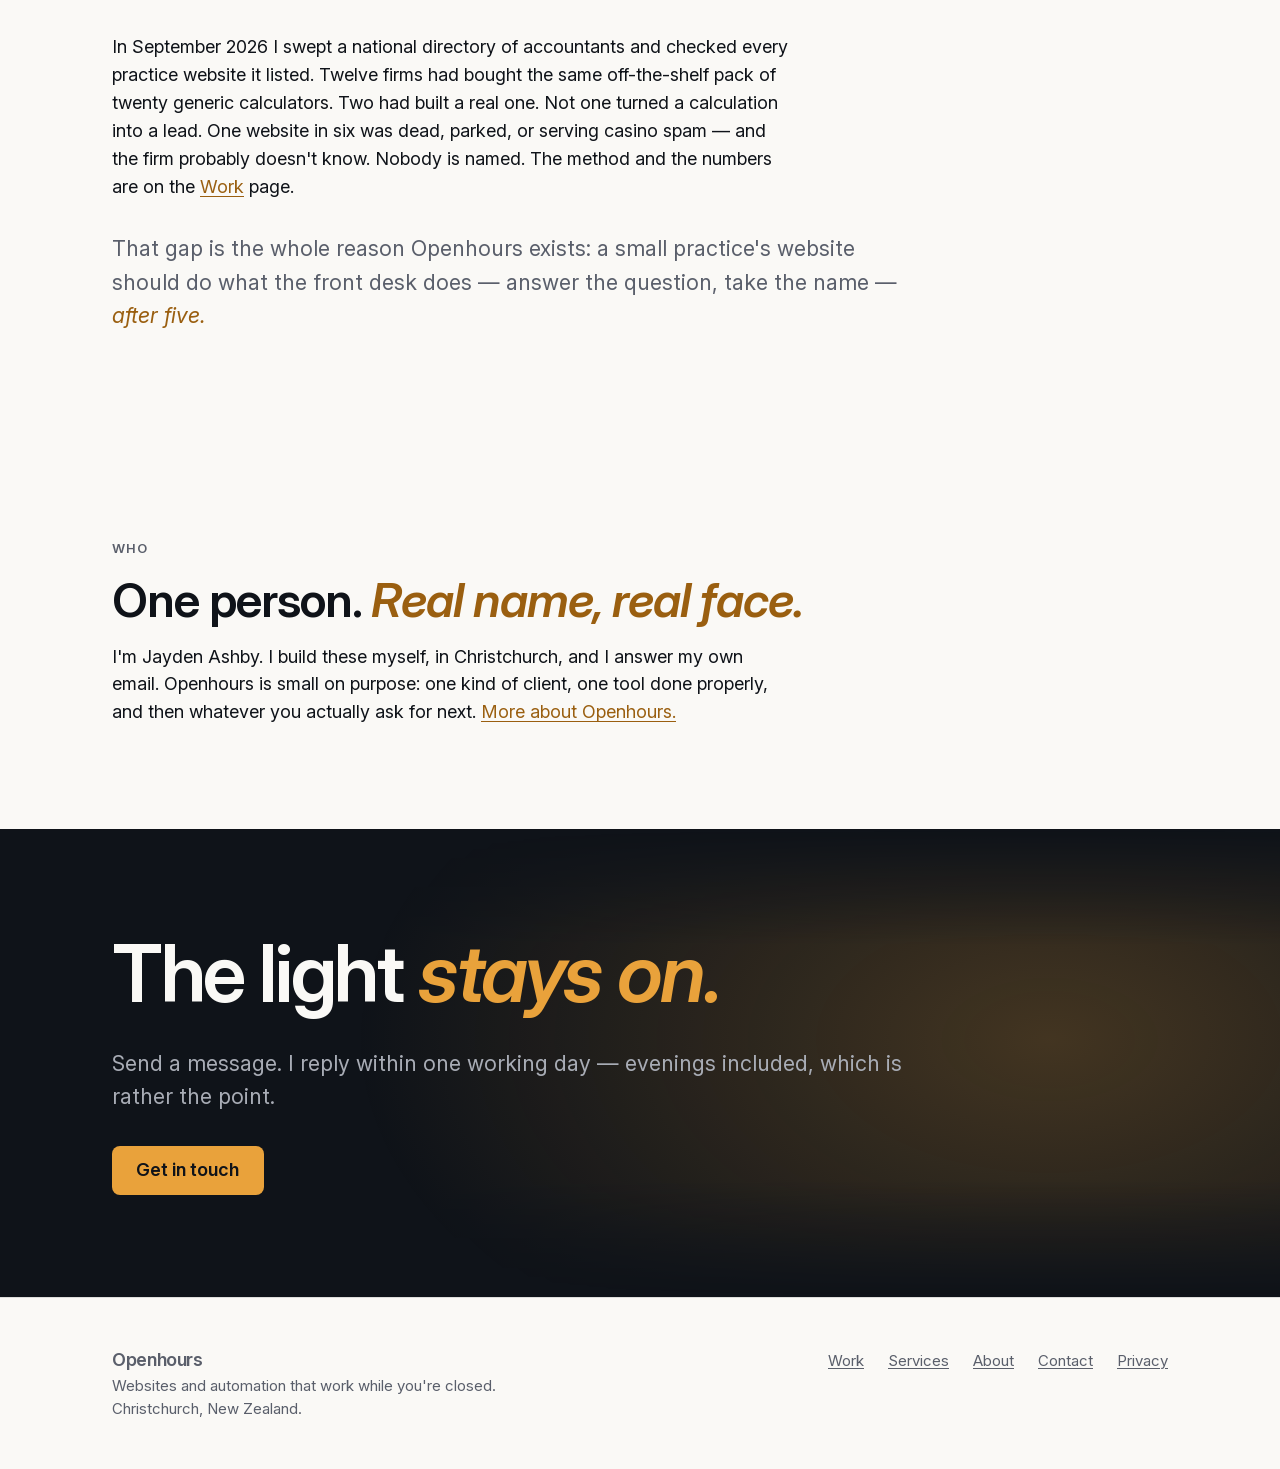
==== commit 4d2f8360: "Write all pages; nationwide research; grey dusk, card motion, count-up stats; favicon, OG image, sit" ====
--- a/index.html
+++ b/index.html
@@ -4,8 +4,20 @@
   <meta charset="utf-8">
   <meta name="viewport" content="width=device-width, initial-scale=1">
   <title>Openhours — websites and automation that work while you're closed</title>
-  <meta name="description" content="Web builds and automation for small accounting practices in Christchurch. A live tool that turns your website into something that makes the phone ring.">
+  <meta name="description" content="Web builds and automation for small accounting practices. A live tool on your site that answers the 9pm question and turns it into a lead.">
   <meta name="robots" content="noindex">
+  <link rel="canonical" href="https://openhours-nz.github.io/">
+  <meta property="og:type" content="website">
+  <meta property="og:site_name" content="Openhours">
+  <meta property="og:title" content="Openhours — websites and automation that work while you're closed">
+  <meta property="og:description" content="Web builds and automation for small accounting practices. A live tool on your site that answers the 9pm question and turns it into a lead.">
+  <meta property="og:url" content="https://openhours-nz.github.io/">
+  <meta property="og:image" content="https://openhours-nz.github.io/og.png">
+  <meta name="twitter:card" content="summary_large_image">
+  <meta name="theme-color" content="#FAF9F6" media="(prefers-color-scheme: light)">
+  <meta name="theme-color" content="#0F1319" media="(prefers-color-scheme: dark)">
+  <link rel="icon" href="/favicon.svg" type="image/svg+xml">
+  <link rel="apple-touch-icon" href="/apple-touch-icon.png">
   <link rel="stylesheet" href="/styles.css">
   <script>document.documentElement.classList.add('js')</script>
   <script src="/main.js" defer></script>
@@ -26,10 +38,11 @@
 </header>
 
 <main id="main">
+
 <section class="hero-section glow-day">
   <div class="container hero-grid" data-stagger>
     <div class="flow" style="--flow: var(--s-4)">
-      <p class="eyebrow">For small accounting practices · Christchurch</p>
+      <p class="eyebrow">For small accounting practices · New Zealand</p>
       <h1 class="hero">Websites and automation that work <em>while you're closed.</em></h1>
       <p class="lede">A small, useful tool on your website that answers the question people are googling at 9pm — and turns the answer into a lead in your inbox by morning.</p>
       <p><a class="btn btn--primary" href="#tool">See it work</a> <a class="btn btn--secondary" href="/contact/">Get in touch</a></p>
@@ -67,20 +80,22 @@
   <h2 class="h2">Preview. Install. <em>Leads.</em></h2>
   <div class="grid steps" data-stagger>
     <div class="card flow"><p class="eyebrow">Preview</p><p class="h3">Your name, your colours, live at a link for 14 days.</p><p>Free. Show it to your team, poke at it, decide.</p></div>
-    <div class="card flow"><p class="eyebrow">Install</p><p class="h3">One line on the site you already have.</p><p>Wix, Squarespace, WordPress — the platforms Christchurch practices actually use. No rebuild. Install is the moment you pay.</p></div>
+    <div class="card flow"><p class="eyebrow">Install</p><p class="h3">One line on the site you already have.</p><p>WordPress, Squarespace, Wix — the platforms practices actually use. No rebuild. Install is the moment you pay.</p></div>
     <div class="card flow"><p class="eyebrow">Leads</p><p class="h3">Every breakdown lands in your inbox too.</p><p>With their income, GST status, whether it's their first year, and whether they already have an accountant.</p></div>
   </div>
 </section>
 
-<section class="container section flow">
+<section class="container section flow" style="--flow: var(--s-4)">
   <p class="eyebrow">What I found</p>
-  <h2 class="h2">Twenty-three Christchurch accounting websites. <em>None</em> with a way to capture a lead beyond a contact form.</h2>
+  <h2 class="h2">1,766 accounting businesses listed. 160 websites checked. <em>None</em> with a tool that captures a lead.</h2>
   <div class="grid stats" data-stagger>
-    <div><p class="stat num">23</p><p class="small">practices, checked one by one</p></div>
-    <div><p class="stat num">0</p><p class="small">with any lead capture beyond a contact form</p></div>
-    <div><p class="stat num">6</p><p class="small">broken, lost, or hijacked — and probably don't know</p></div>
+    <div><p class="stat num" data-count="1766">0</p><p class="small">accounting businesses on one national directory, all sixteen regions</p></div>
+    <div><p class="stat num" data-count="160">0</p><p class="small">practice websites, checked one by one</p></div>
+    <div><p class="stat num" data-count="0">0</p><p class="small">with a calculator that captures a lead</p></div>
+    <div><p class="stat num" data-count="26">0</p><p class="small">dead, parked or hijacked — one in six</p></div>
   </div>
-  <p class="prose">In September 2026 I went through twenty-three small practices in Christchurch, one by one. Not one had a tool, a calculator with capture, or any way in beyond "contact us". Six were broken, lost, or hijacked — a "we've moved" placeholder, a 404, a domain that now sells something else entirely. Nobody is named. The full write-up is on the <a href="/work/">Work</a> page.</p>
+  <p class="prose">In September 2026 I swept a national directory of accountants and checked every practice website it listed. Twelve firms had bought the same off-the-shelf pack of twenty generic calculators. Two had built a real one. Not one turned a calculation into a lead. One website in six was dead, parked, or serving casino spam — and the firm probably doesn't know. Nobody is named. The method and the numbers are on the <a href="/work/">Work</a> page.</p>
+  <p class="lede">That gap is the whole reason Openhours exists: a small practice's website should do what the front desk does — answer the question, take the name — <em class="accent">after five.</em></p>
 </section>
 
 <section class="container section flow">
--- a/styles.css
+++ b/styles.css
@@ -93,7 +93,17 @@
 :focus-visible { outline: 2px solid var(--accent); outline-offset: 3px; }
 ::selection { background: var(--accent-surface); color: var(--on-accent); }
 .surface { background: var(--bg); color: var(--fg); }   /* a block that paints its own theme */
-.glow    { background: radial-gradient(70rem 45rem at 85% 15%, rgb(233 162 59 / 0.22), transparent 60%), var(--bg); }   /* the lamp, as a lamp */
+/* The lamp, as a lamp. The glow lives on a ::before layer that fades itself out before it reaches the
+   top and bottom edges (mask), so a big soft ellipse can never be clipped into a hard line. */
+.glow, .glow-day { position: relative; isolation: isolate; }
+.glow { background: var(--bg); }
+.glow::before, .glow-day::before {
+  content: ""; position: absolute; inset: 0; z-index: -1; pointer-events: none;
+  -webkit-mask-image: linear-gradient(to bottom, transparent, #000 25%, #000 75%, transparent);
+          mask-image: linear-gradient(to bottom, transparent, #000 25%, #000 75%, transparent);
+}
+.glow::before     { background: radial-gradient(70rem 40rem at 82% 45%, rgb(233 162 59 / 0.24), transparent 62%); }
+.glow-day::before { background: radial-gradient(70rem 40rem at 90% 30%, rgb(233 162 59 / 0.16), transparent 62%); }
 
 /* ---------- 3. TYPE ---------- */
 .hero   { font-size: var(--text-hero); line-height: var(--leading-tight); letter-spacing: -0.03em; font-weight: 600; text-wrap: balance; }
@@ -140,7 +150,21 @@
 }
 .field .hint { font-size: var(--text-small); color: var(--fg-muted); }
 
-.card { border: 1px solid var(--line); border-radius: var(--radius-lg); padding: var(--s-4); }
+.card {
+  border: 1px solid var(--line); border-radius: var(--radius-lg); padding: var(--s-4);
+  position: relative; overflow: hidden; isolation: isolate;
+  transition: transform 350ms var(--ease), border-color 350ms var(--ease), box-shadow 350ms var(--ease);
+}
+/* A lamp-coloured spotlight that follows the cursor (main.js sets --mx/--my). Invisible until hover. */
+.card::after {
+  content: ""; position: absolute; inset: 0; z-index: -1; opacity: 0; pointer-events: none;
+  background: radial-gradient(22rem 22rem at var(--mx, 50%) var(--my, 50%), rgb(233 162 59 / 0.14), transparent 60%);
+  transition: opacity 350ms var(--ease);
+}
+@media (hover: hover) and (prefers-reduced-motion: no-preference) {
+  .card:hover { transform: translateY(-4px); border-color: color-mix(in oklab, var(--accent) 45%, var(--line)); box-shadow: 0 24px 48px -28px rgb(15 19 25 / 0.45); }
+  .card:hover::after { opacity: 1; }
+}
 .rule { border: 0; border-top: 1px solid var(--line); margin: 0; }
 
 /* ---------- 6. MOTION — off for anyone who asked for it off ---------- */
@@ -197,30 +221,42 @@
 @property --accent   { syntax: "<color>"; inherits: true; initial-value: #9A5F10; }
 @property --line     { syntax: "<color>"; inherits: true; initial-value: rgb(15 19 25 / 0.12); }
 
-@keyframes dusk-bg { from { --bg: #FAF9F6; } 55% { --bg: #6B5F58; } to { --bg: #0F1319; } }   /* through a warm dusk, not a neutral grey */
+@keyframes dusk-bg {
+  0%   { --bg: #FAF9F6; }   /* day: paper */
+  38%  { --bg: #E6E6E8; }   /* late afternoon: paper going to a light grey */
+  50%  { --bg: #2B2E33; }   /* dusk: dark grey — the mid-tones go by quickly, while the text is still dark */
+  100% { --bg: #0F1319; }   /* night: ink */
+}
 @keyframes dusk-fg {
-  from { --fg: #0F1319; --fg-muted: #5A5F6B; --accent: #9A5F10; --line: rgb(15 19 25 / 0.12); }
-  to   { --fg: #FAF9F6; --fg-muted: #A8ACB5; --accent: #E9A23B; --line: rgb(250 249 246 / 0.14); }
+  /* Sequenced against dusk-bg. 40→48%: the ground passes through the mid-tones, so muted text and the accent
+     DARKEN toward ink to stay readable (colours drain at dusk). 50→62%: on a now-dark ground, everything warms
+     up through amber to paper — a filament coming on — so text is never the same tone as the ground for long. */
+  0%, 40% { --fg: #0F1319; --fg-muted: #5A5F6B; --accent: #9A5F10; --line: rgb(15 19 25 / 0.12); }
+  48%, 50%{ --fg: #0F1319; --fg-muted: #1A1E24; --accent: #3B2A10; --line: rgb(15 19 25 / 0.28); }
+  55%     { --fg: #E9A23B; --fg-muted: #D9B27A; --accent: #E9A23B; --line: rgb(233 162 59 / 0.35); }
+  62%     { --fg: #FAF9F6; --fg-muted: #E6E2DB; --accent: #E9A23B; --line: rgb(250 249 246 / 0.24); }
+  100%    { --fg: #FAF9F6; --fg-muted: #A8ACB5; --accent: #E9A23B; --line: rgb(250 249 246 / 0.14); }
 }
 @supports (animation-timeline: scroll()) {
   @media (prefers-reduced-motion: no-preference) {
     html.dusk {
-      /* background eases through the greys quickly (ease-in-out); text FLIPS once, at the moment the lamp comes on
-         (steps), so there is never a grey-on-grey moment. Ranges are % of the page's scroll. */
-      animation: dusk-bg ease-in-out both, dusk-fg steps(1, end) both;
+      /* Both run against the page's scroll (30%→72% of it). See the keyframes for the sequencing. */
+      animation: dusk-bg linear both, dusk-fg linear both;
       animation-timeline: scroll(root), scroll(root);
-      animation-range: 30% 72%, 30% 55%;
+      animation-range: 30% 72%, 30% 72%;
     }
   }
 }
 
 /* ---------- 9. HOME — hero, result card, stats ---------- */
 .hero-section { min-height: min(86vh, 56rem); display: grid; align-content: center; }
-.glow-day { background: radial-gradient(70rem 42rem at 92% -10%, rgb(233 162 59 / 0.16), transparent 62%); }
+/* .glow-day: see the glow block in §2 — same masked layer, daytime strength */
 .hero-grid { display: grid; gap: var(--s-6); align-items: center; }
 @media (min-width: 60rem) { .hero-grid { grid-template-columns: 1.15fr 0.85fr; gap: var(--s-8); } }
 
 .result { --flow: var(--s-3); background: color-mix(in oklab, var(--bg) 92%, var(--fg)); box-shadow: 0 1px 0 var(--line), 0 24px 60px -30px rgb(15 19 25 / 0.35); }
+@keyframes float { 0%, 100% { translate: 0 0; } 50% { translate: 0 -6px; } }
+@media (prefers-reduced-motion: no-preference) { .result.is-in { animation: float 7s var(--ease) 1.2s infinite; } }
 .result__big { font-size: clamp(2.75rem, 2rem + 3vw, 4rem); font-weight: 600; letter-spacing: -0.03em; line-height: 1; }
 .result__unit { font-size: var(--text-h3); font-weight: 500; color: var(--fg-muted); letter-spacing: 0; }
 .result__rows { list-style: none; margin: 0; padding: 0; border-top: 1px solid var(--line); }
@@ -229,3 +265,22 @@
 
 .stats > div { padding-block: var(--s-2); border-top: 1px solid var(--line); }
 .stat { font-size: var(--text-hero); font-weight: 600; letter-spacing: -0.03em; line-height: 1; color: var(--accent); margin-bottom: var(--s-1); }
+
+/* ---------- 10. WORK / SERVICES / ABOUT ---------- */
+.findings { display: grid; gap: var(--s-2); }
+.findings > div { display: grid; grid-template-columns: 5.5rem 1fr; gap: var(--s-3); align-items: baseline; padding-block: var(--s-2); border-top: 1px solid var(--line); }
+.findings .stat { font-size: var(--text-h2); margin: 0; }
+.table { width: 100%; border-collapse: collapse; font-size: var(--text-small); }
+.table th, .table td { text-align: left; padding: 0.6em 0.8em 0.6em 0; border-bottom: 1px solid var(--line); vertical-align: top; }
+.table th { font-weight: 600; color: var(--fg-muted); font-size: 0.8125rem; letter-spacing: 0.06em; text-transform: uppercase; }
+.table .num { text-align: right; padding-right: 0; }
+.offer { --flow: var(--s-3); }
+.offer .h3 { display: flex; gap: var(--s-2); align-items: baseline; }
+.offer .h3 .accent { font-variant-numeric: tabular-nums; }
+.offer ul { padding-left: 1.2em; margin: 0; }
+.offer li + li { margin-top: 0.35em; }
+.faq dt { font-weight: 600; margin-top: var(--s-3); }
+.faq dd { margin: 0.4em 0 0; color: var(--fg-muted); max-width: var(--measure); }
+.photo { aspect-ratio: 4 / 5; max-width: 22rem; border-radius: var(--radius-lg); overflow: hidden; }
+.about-grid { display: grid; gap: var(--s-6); align-items: start; }
+@media (min-width: 60rem) { .about-grid { grid-template-columns: 22rem 1fr; gap: var(--s-8); } }
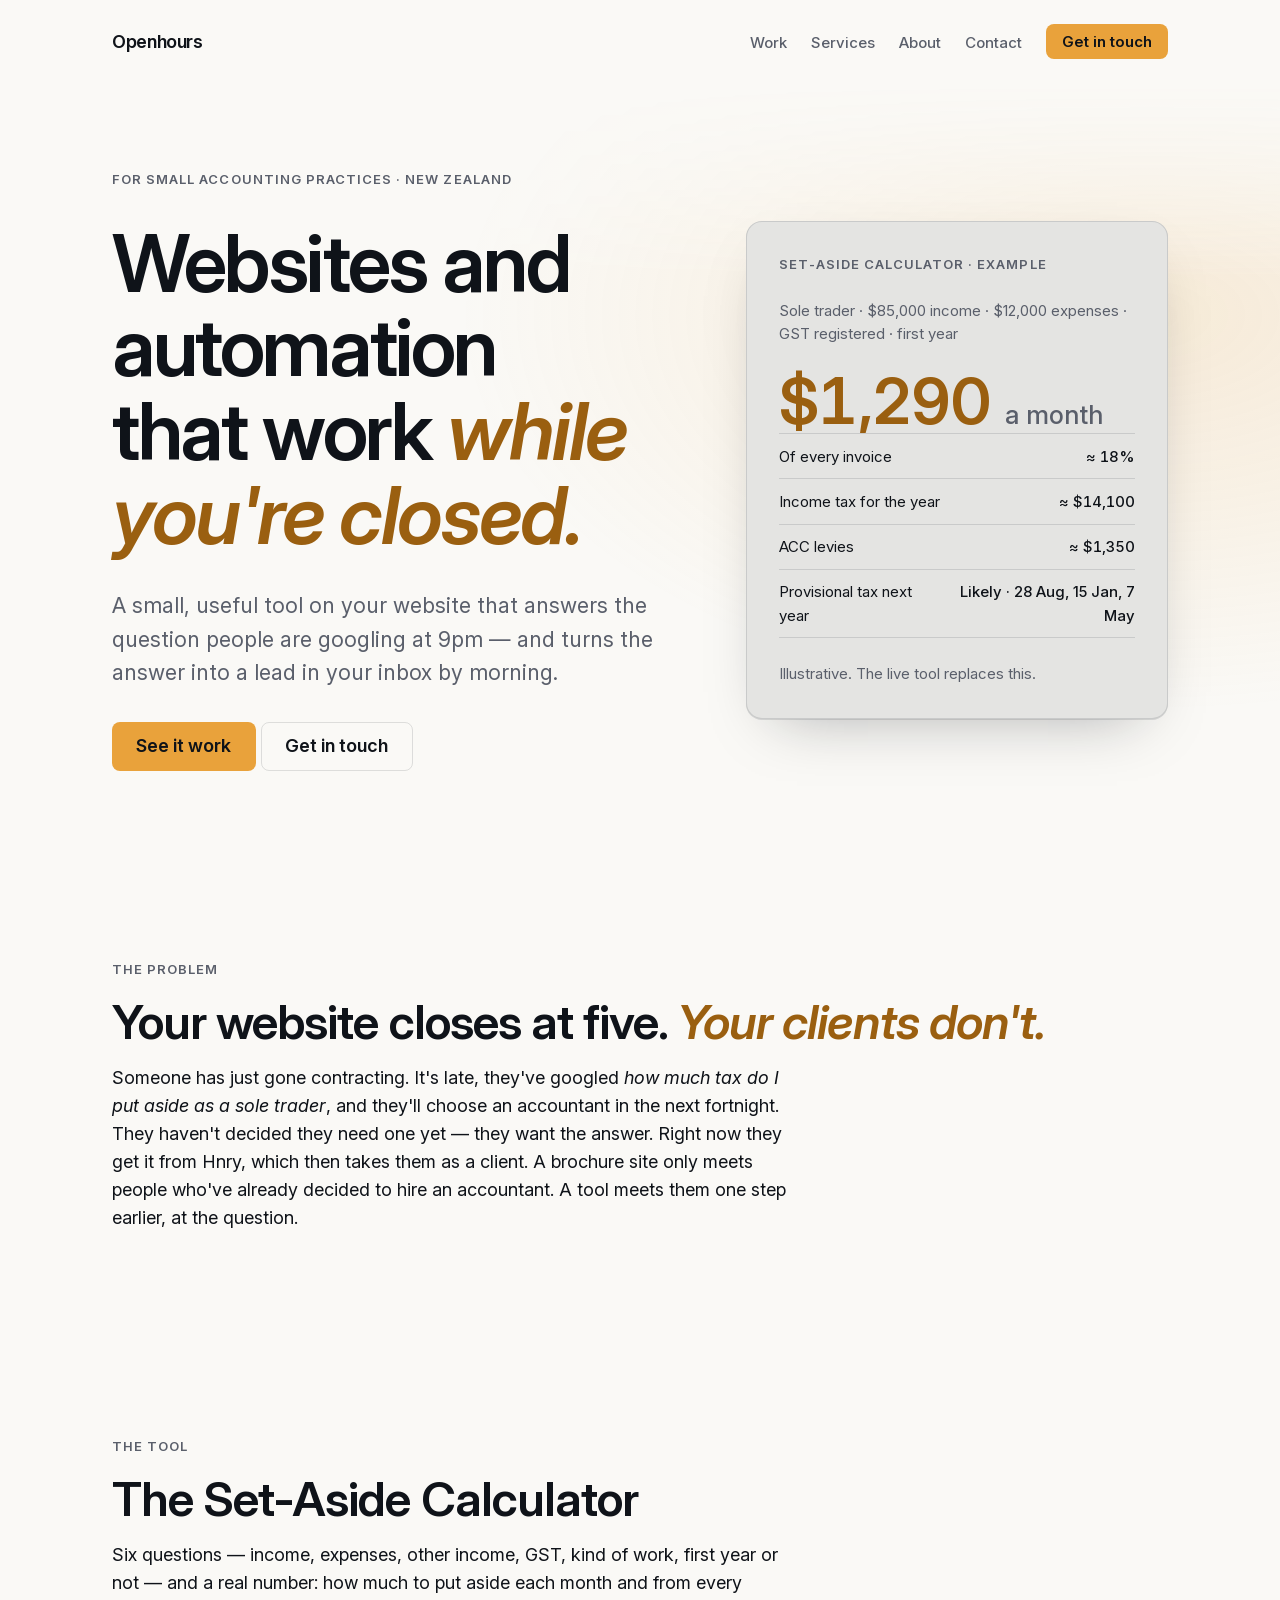
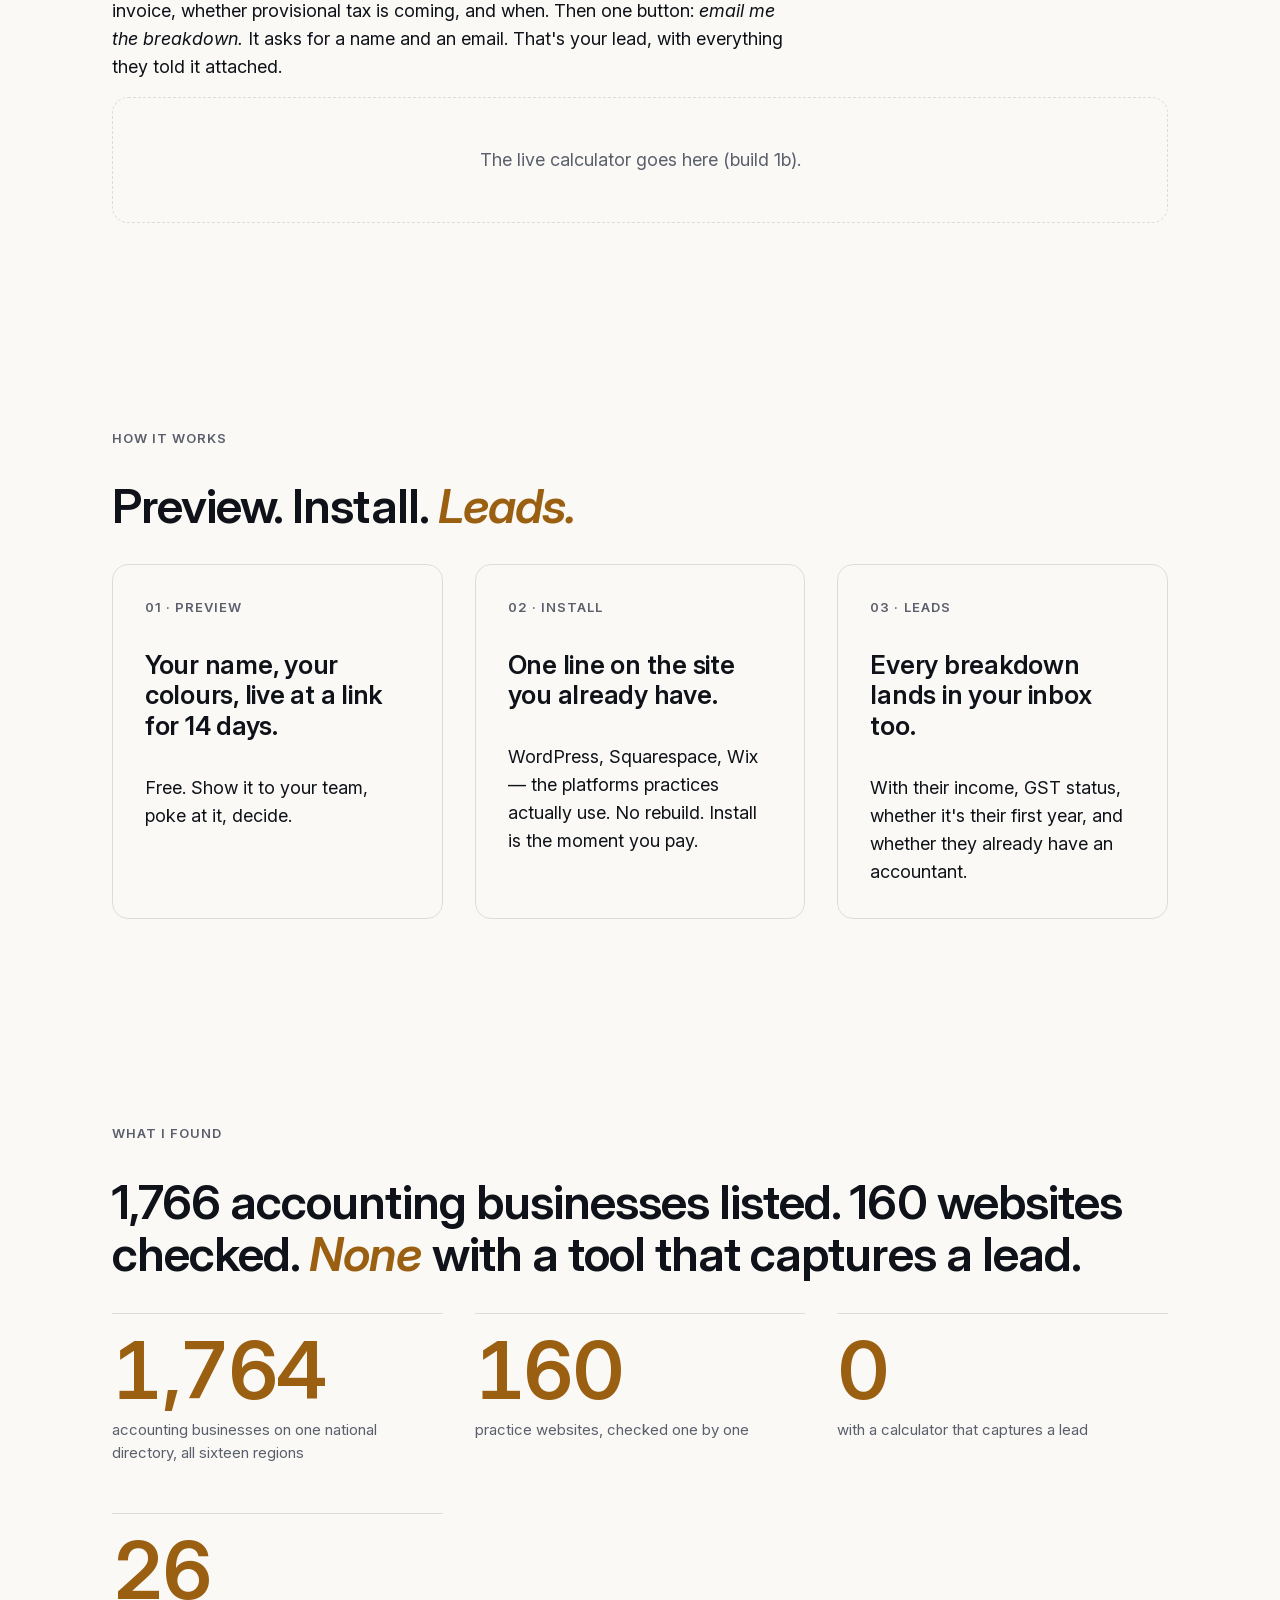
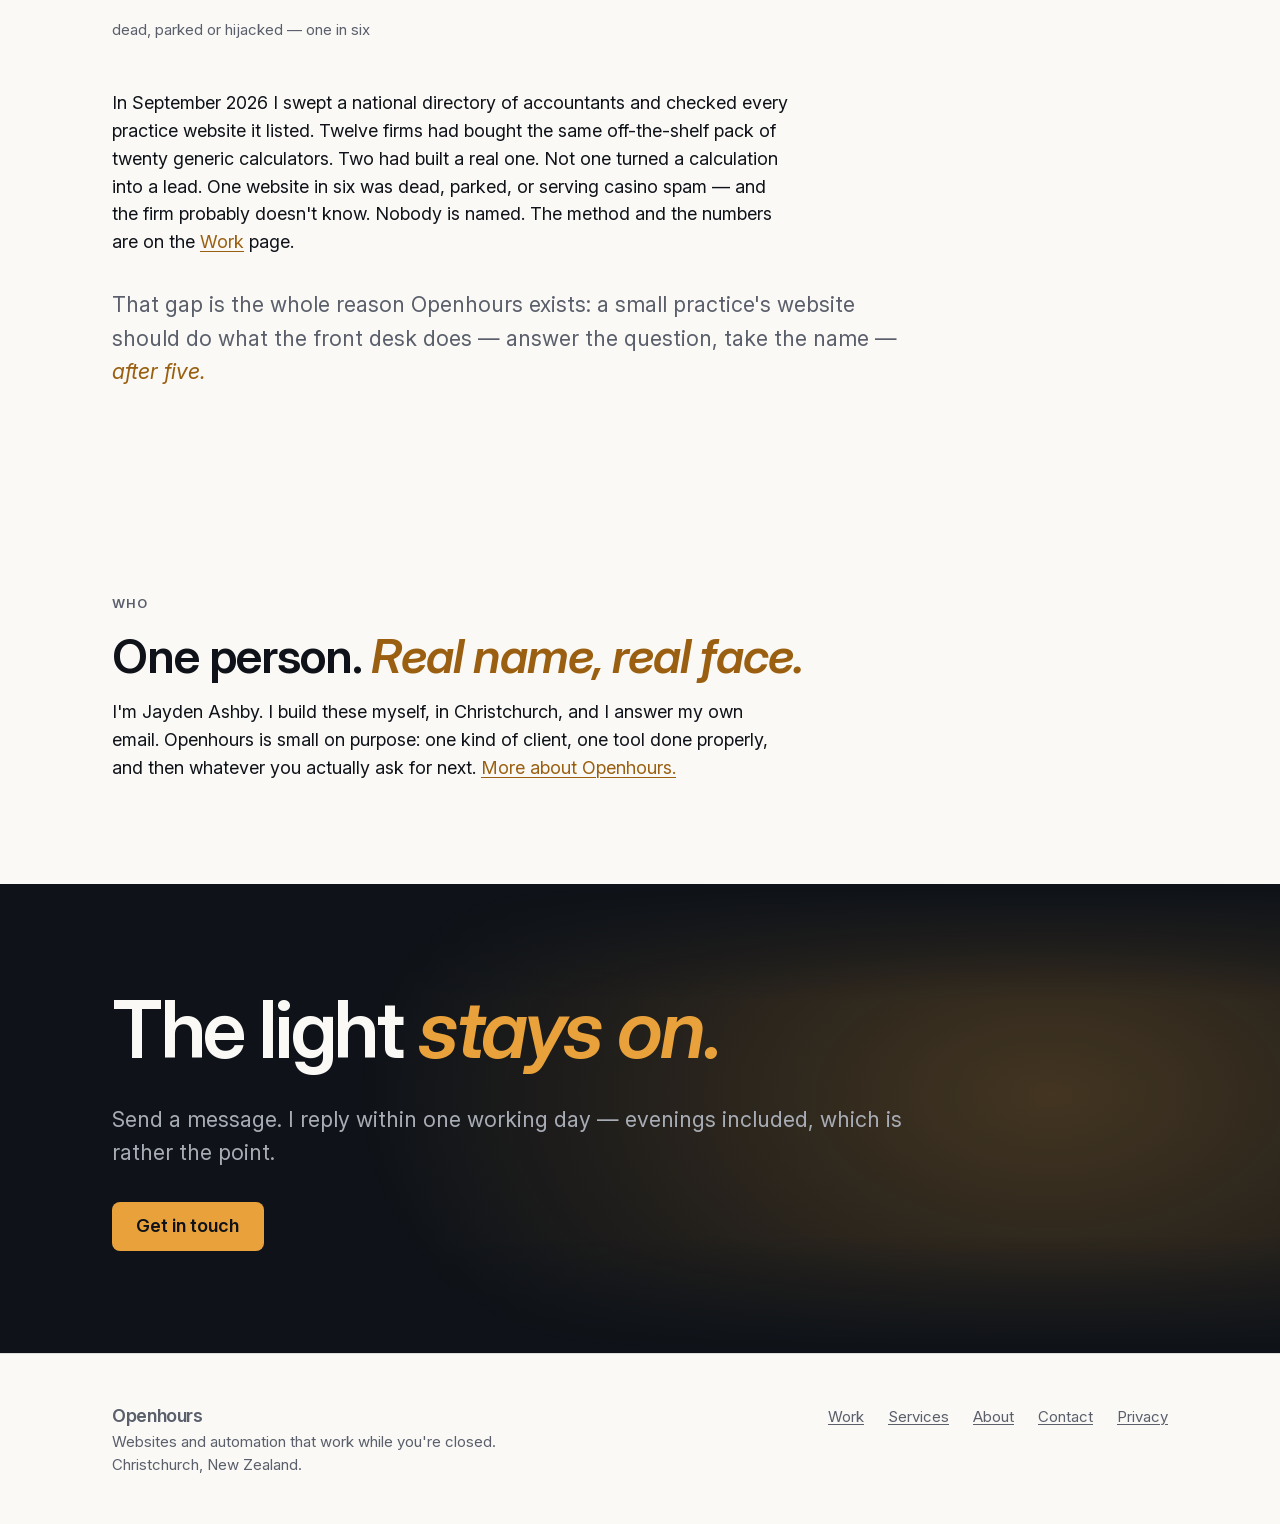
==== commit 6c21b6ea: "State the real mechanism in the Problem section" ====
--- a/index.html
+++ b/index.html
@@ -65,7 +65,7 @@
 <section class="container section flow">
   <p class="eyebrow">The problem</p>
   <h2 class="h2">Your website closes at five. <em>Your clients don't.</em></h2>
-  <p class="prose">Someone has just gone contracting. It's late, they've googled <em>how much tax do I put aside as a sole trader</em>, and they'll choose an accountant in the next fortnight. Right now they land on Hnry, or on a site that says "contact us for a consultation" — and they don't. A brochure can't help anyone at 9pm. A tool can.</p>
+  <p class="prose">Someone has just gone contracting. It's late, they've googled <em>how much tax do I put aside as a sole trader</em>, and they'll choose an accountant in the next fortnight. They haven't decided they need one yet — they want the answer. Right now they get it from Hnry, which then takes them as a client. A brochure site only meets people who've already decided to hire an accountant. A tool meets them one step earlier, at the question.</p>
 </section>
 
 <section class="container section flow" id="tool">
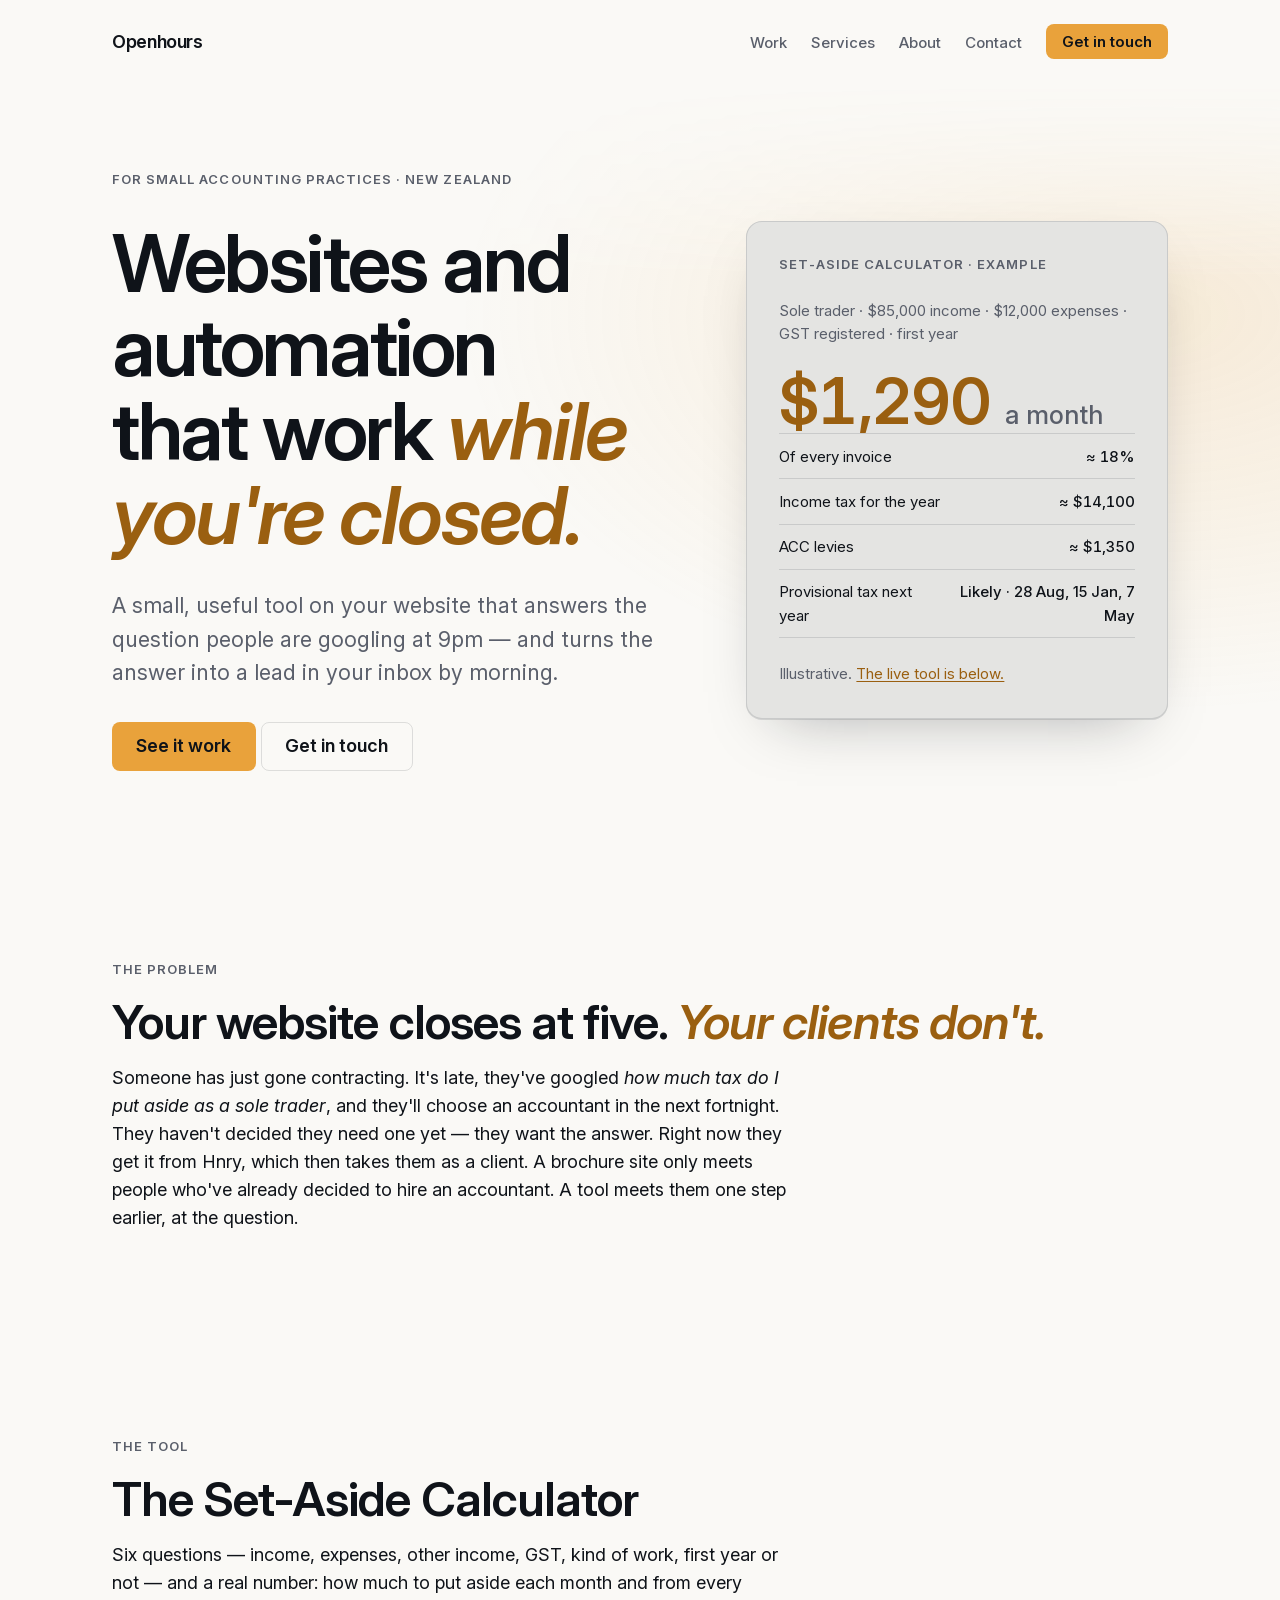
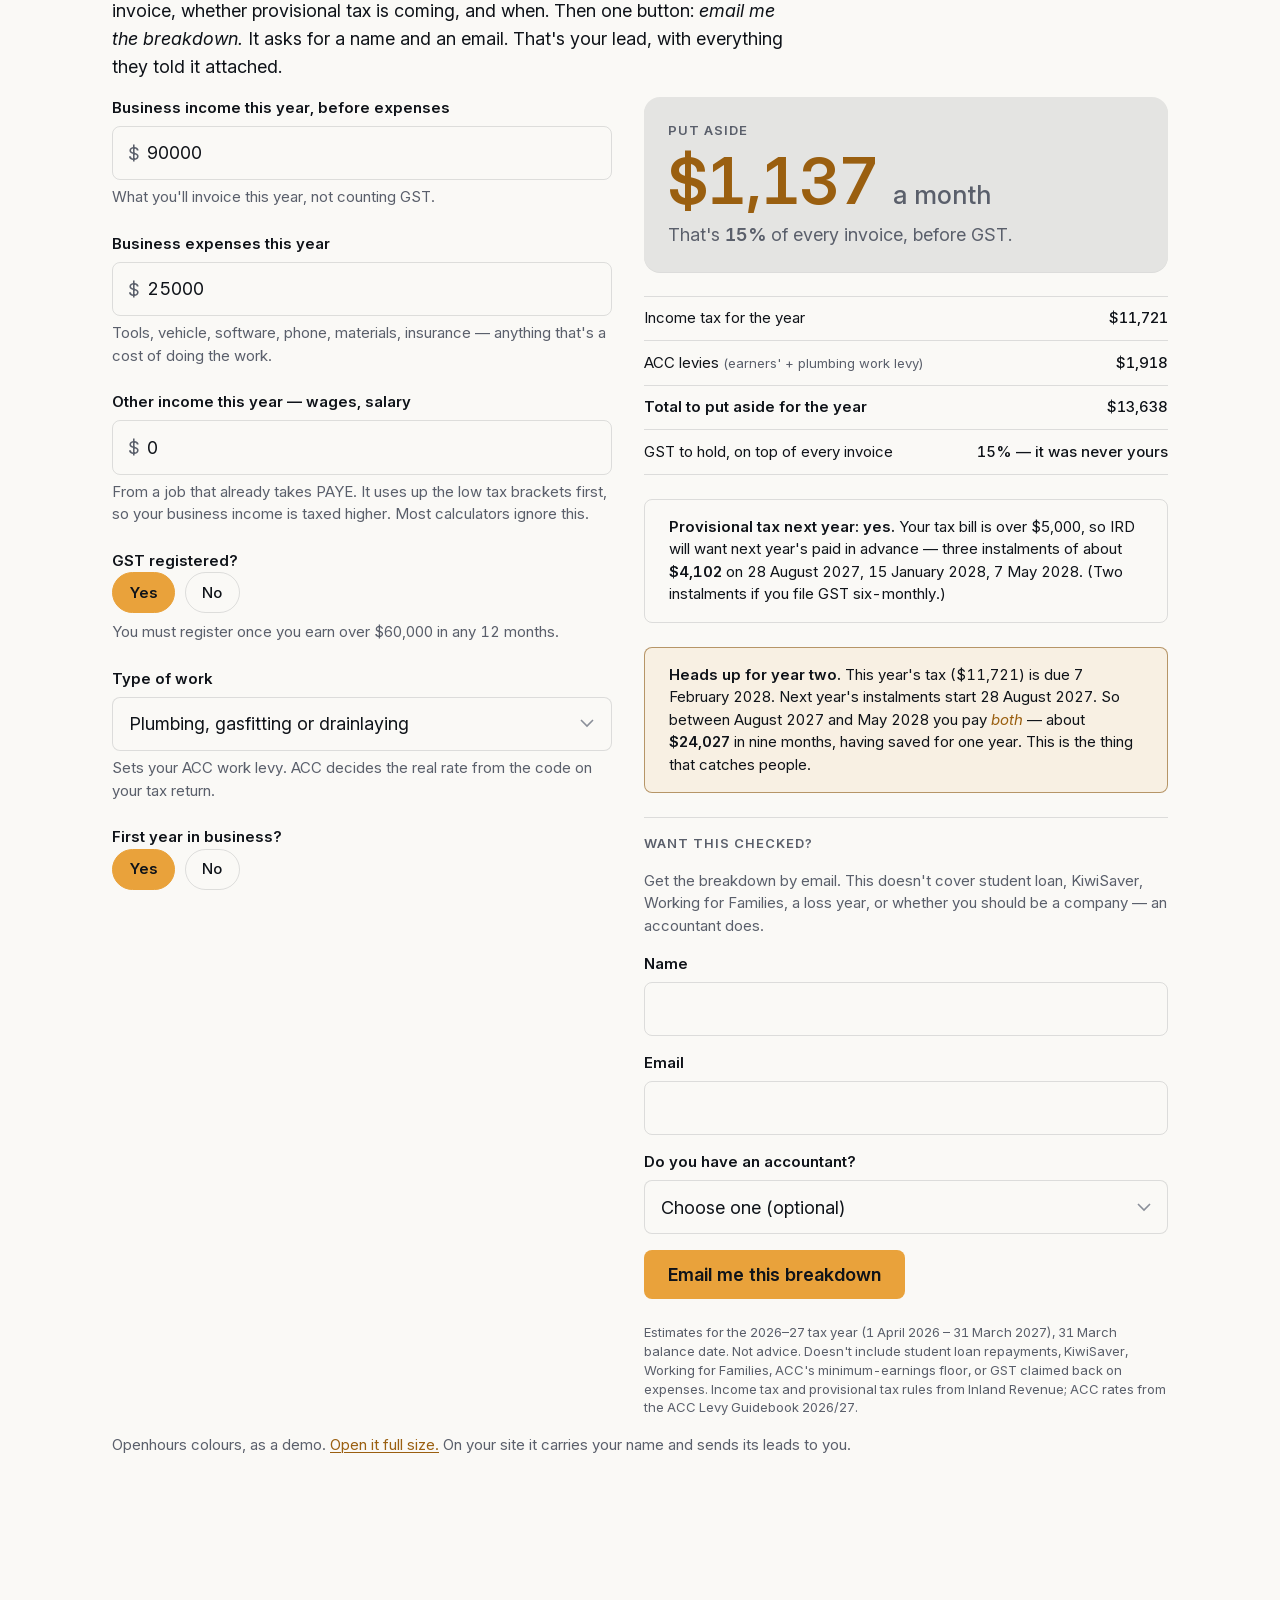
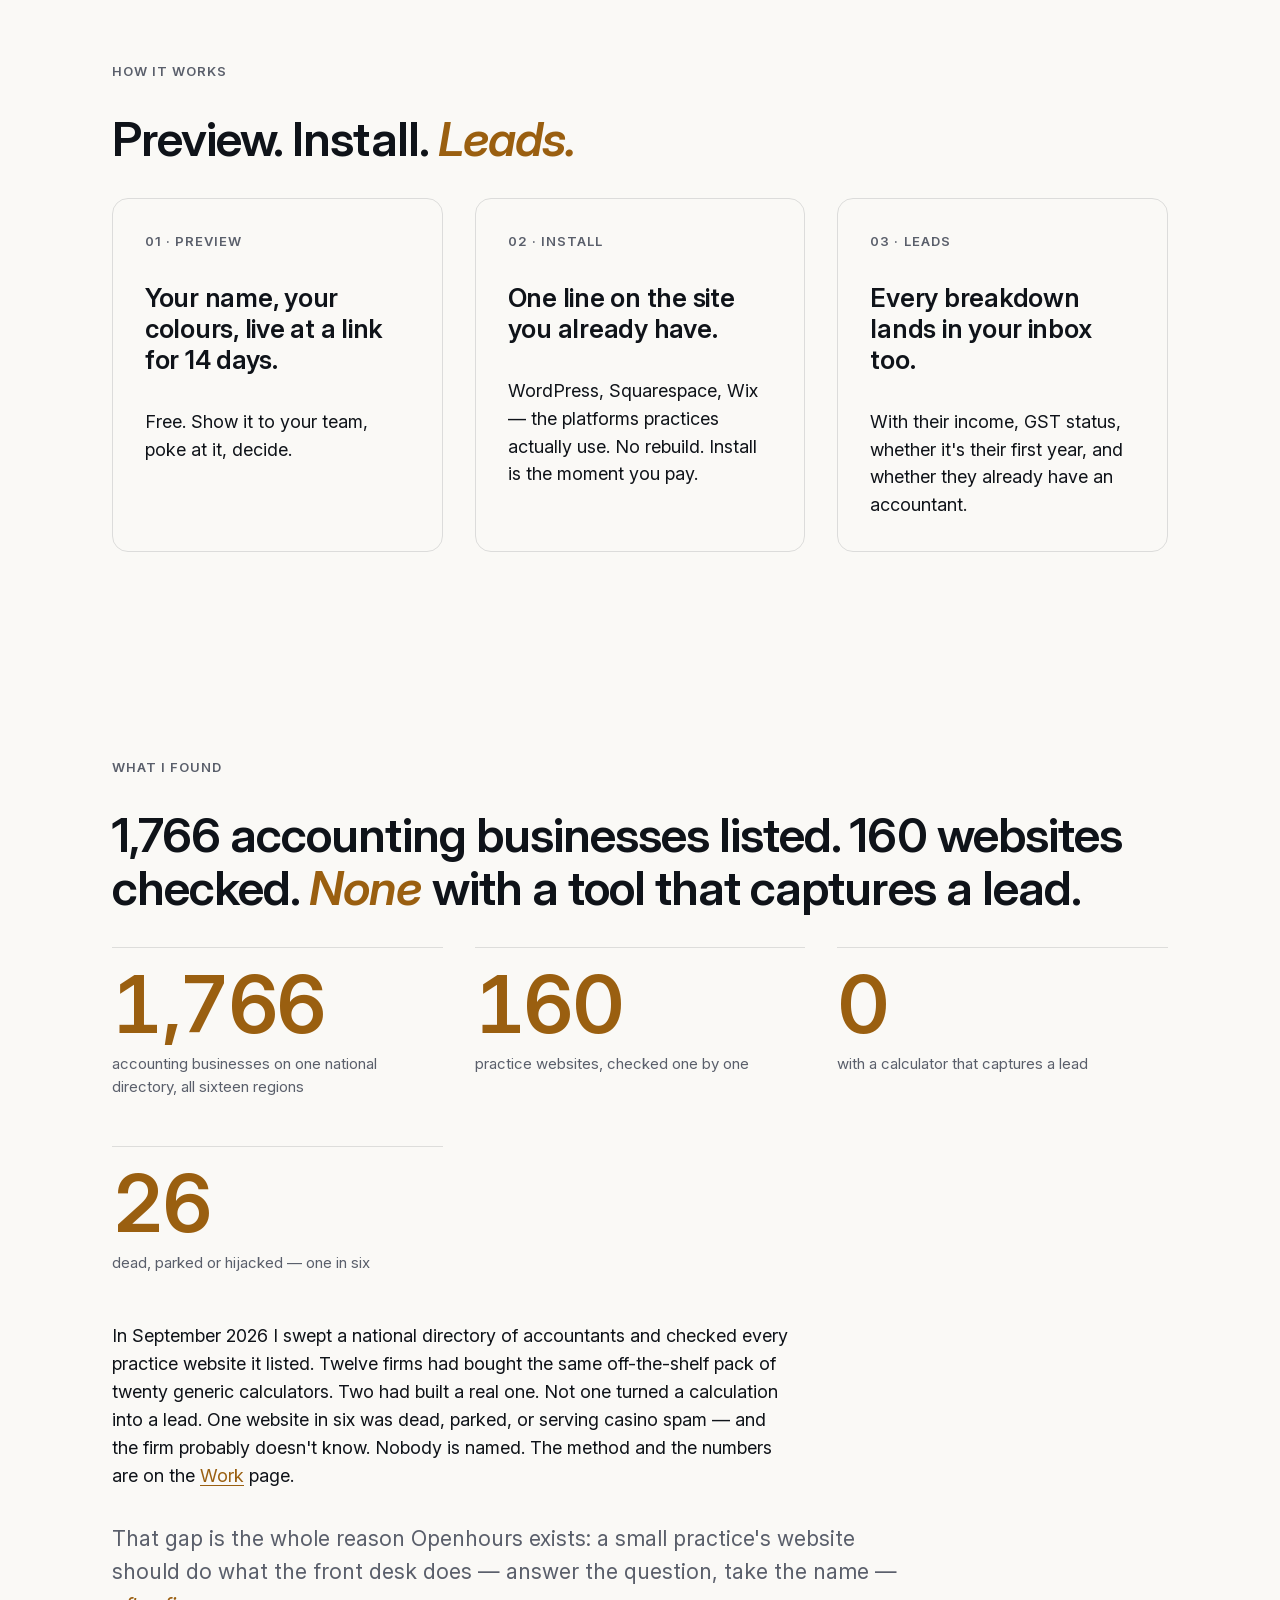
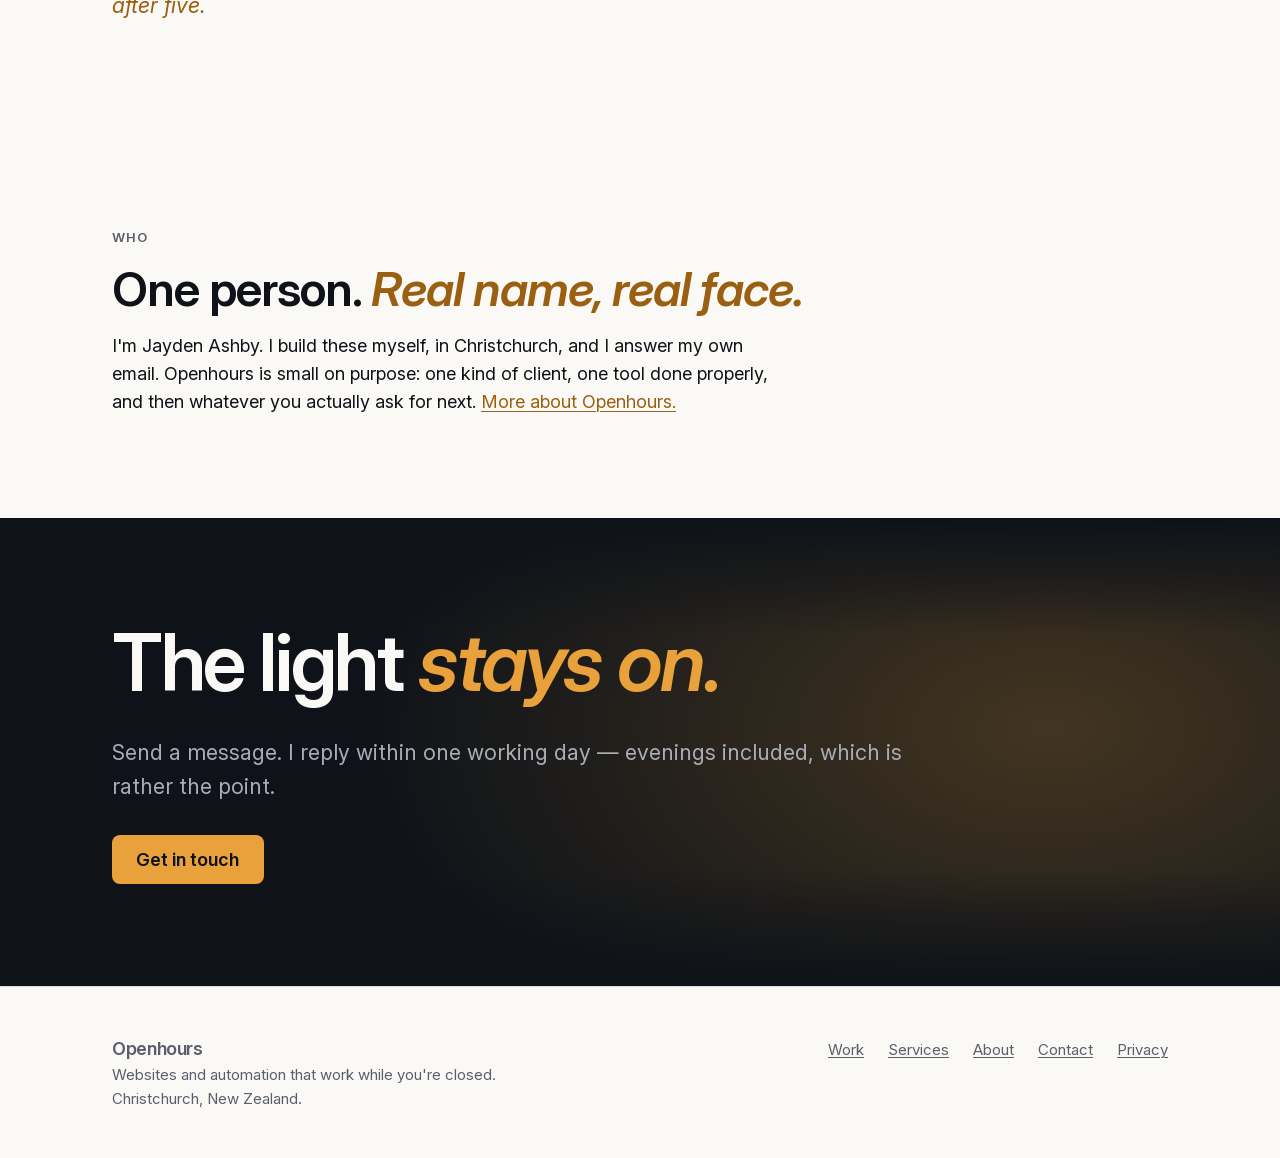
==== commit 3c2342a2: "Add the Set-Aside Calculator; embed on Home and Work" ====
--- a/index.html
+++ b/index.html
@@ -21,6 +21,7 @@
   <link rel="stylesheet" href="/styles.css">
   <script>document.documentElement.classList.add('js')</script>
   <script src="/main.js" defer></script>
+  <script src="/tools/set-aside/set-aside.js" defer></script>
 </head>
 <body>
 <a class="skip" href="#main">Skip to content</a>
@@ -57,7 +58,7 @@
         <li><span>ACC levies</span><span class="num">≈ $1,350</span></li>
         <li><span>Provisional tax next year</span><span>Likely · 28 Aug, 15 Jan, 7 May</span></li>
       </ul>
-      <p class="small">Illustrative. The live tool replaces this.</p>
+      <p class="small">Illustrative. <a href="#tool">The live tool is below.</a></p>
     </div>
   </div>
 </section>
@@ -72,7 +73,8 @@
   <p class="eyebrow">The tool</p>
   <h2 class="h2">The Set-Aside Calculator</h2>
   <p class="prose">Six questions — income, expenses, other income, GST, kind of work, first year or not — and a real number: how much to put aside each month and from every invoice, whether provisional tax is coming, and when. Then one button: <em>email me the breakdown.</em> It asks for a name and an email. That's your lead, with everything they told it attached.</p>
-  <div class="slot">The live calculator goes here (build 1b).</div>
+  <div data-tool="set-aside" data-intro="off" data-endpoint=""></div>
+  <p class="small">Openhours colours, as a demo. <a href="/tools/set-aside/">Open it full size.</a> On your site it carries your name and sends its leads to you.</p>
 </section>
 
 <section class="container section flow" style="--flow: var(--s-4)">
--- a/styles.css
+++ b/styles.css
@@ -149,6 +149,8 @@
   box-shadow: 0 0 0 3px color-mix(in oklab, var(--accent-surface) 35%, transparent);
 }
 .field .hint { font-size: var(--text-small); color: var(--fg-muted); }
+.hp { position: absolute; left: -9999px; width: 1px; height: 1px; overflow: hidden; }   /* honeypot: humans never see it, bots fill it */
+.form-status:empty { display: none; }
 
 .card {
   border: 1px solid var(--line); border-radius: var(--radius-lg); padding: var(--s-4);
